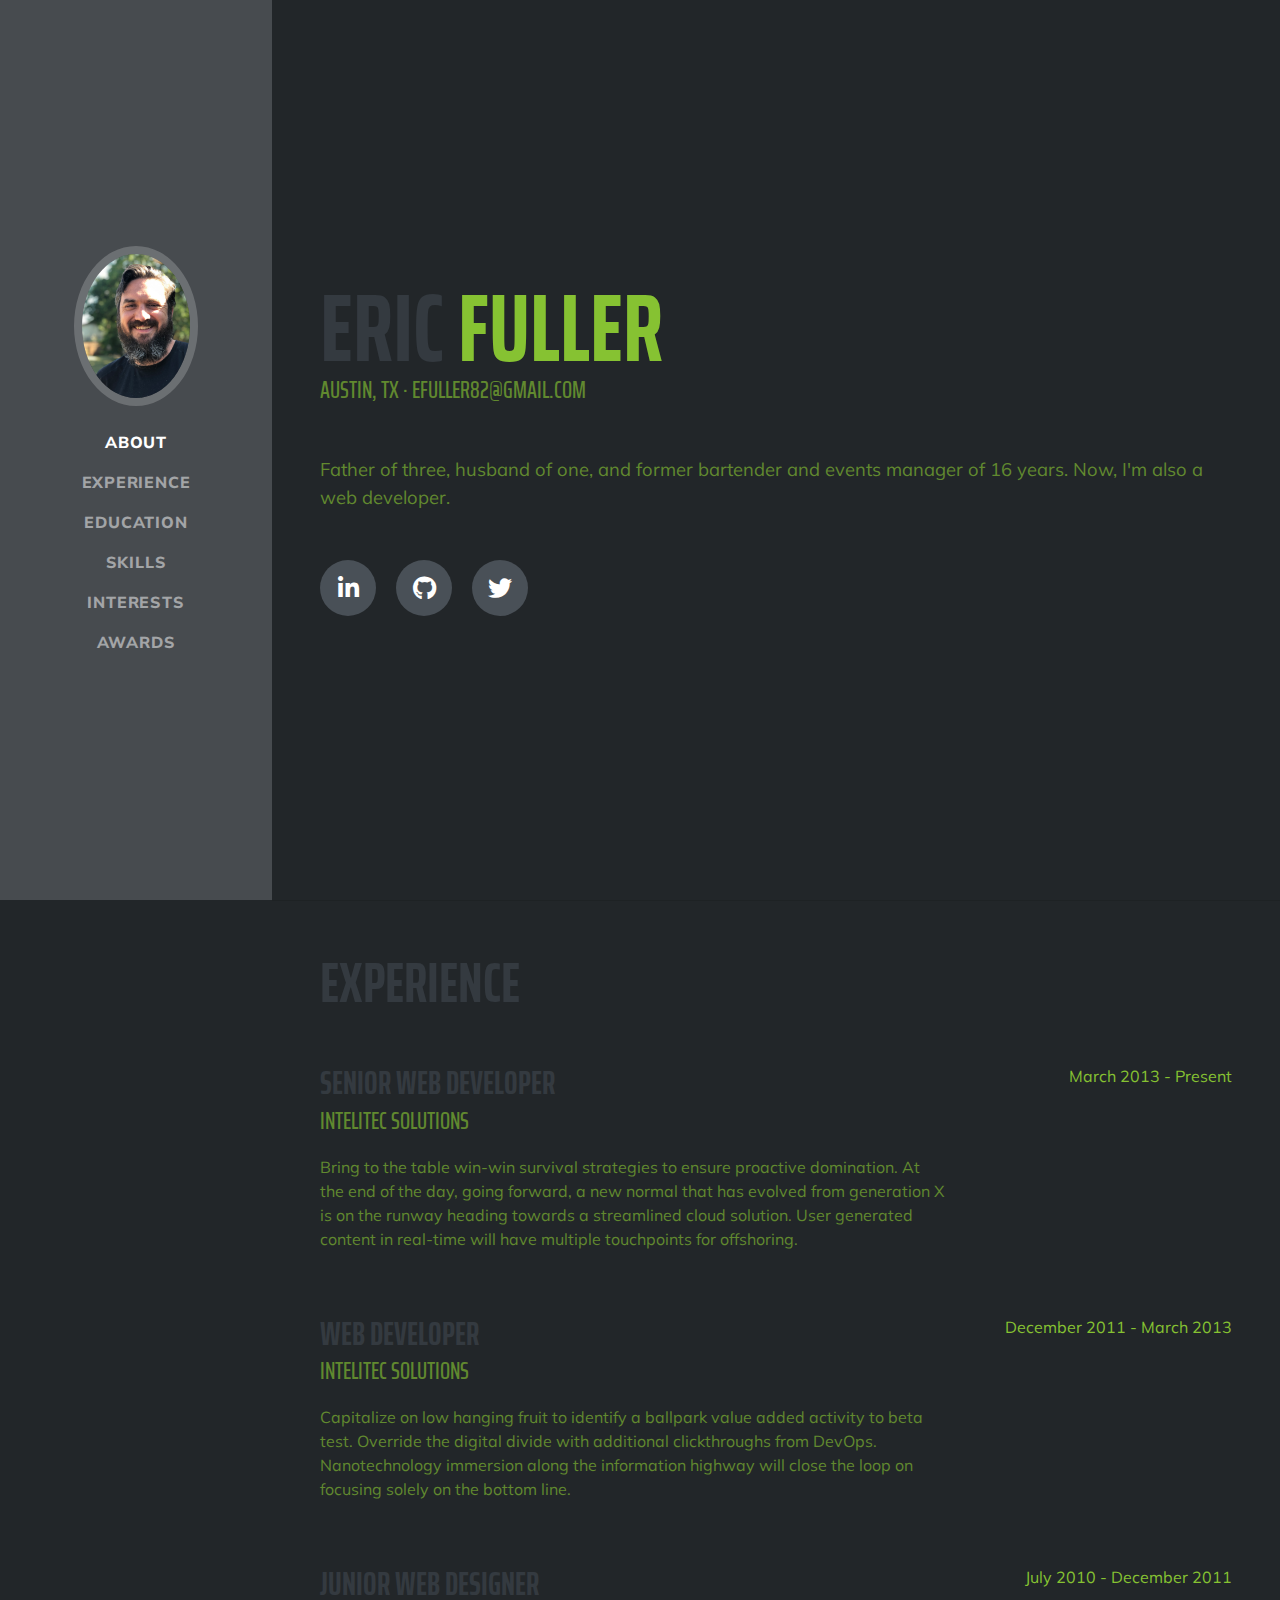
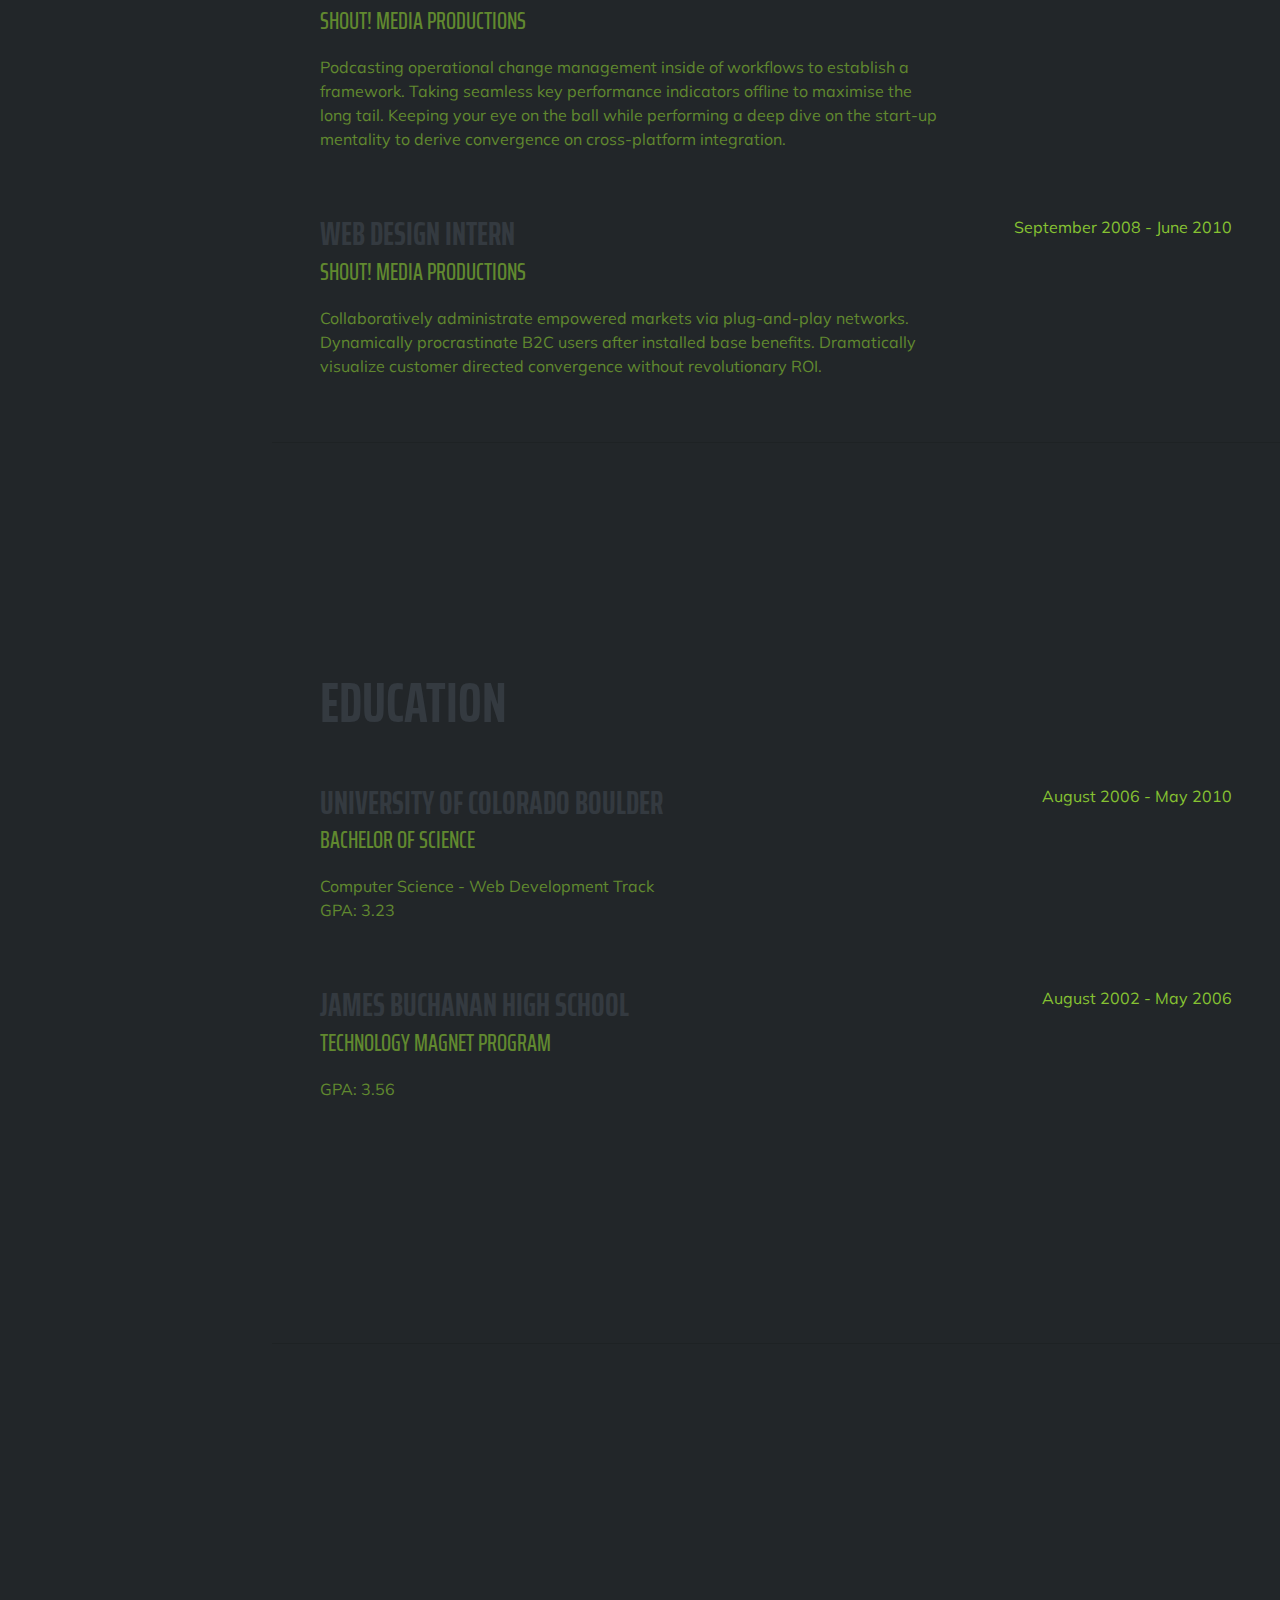
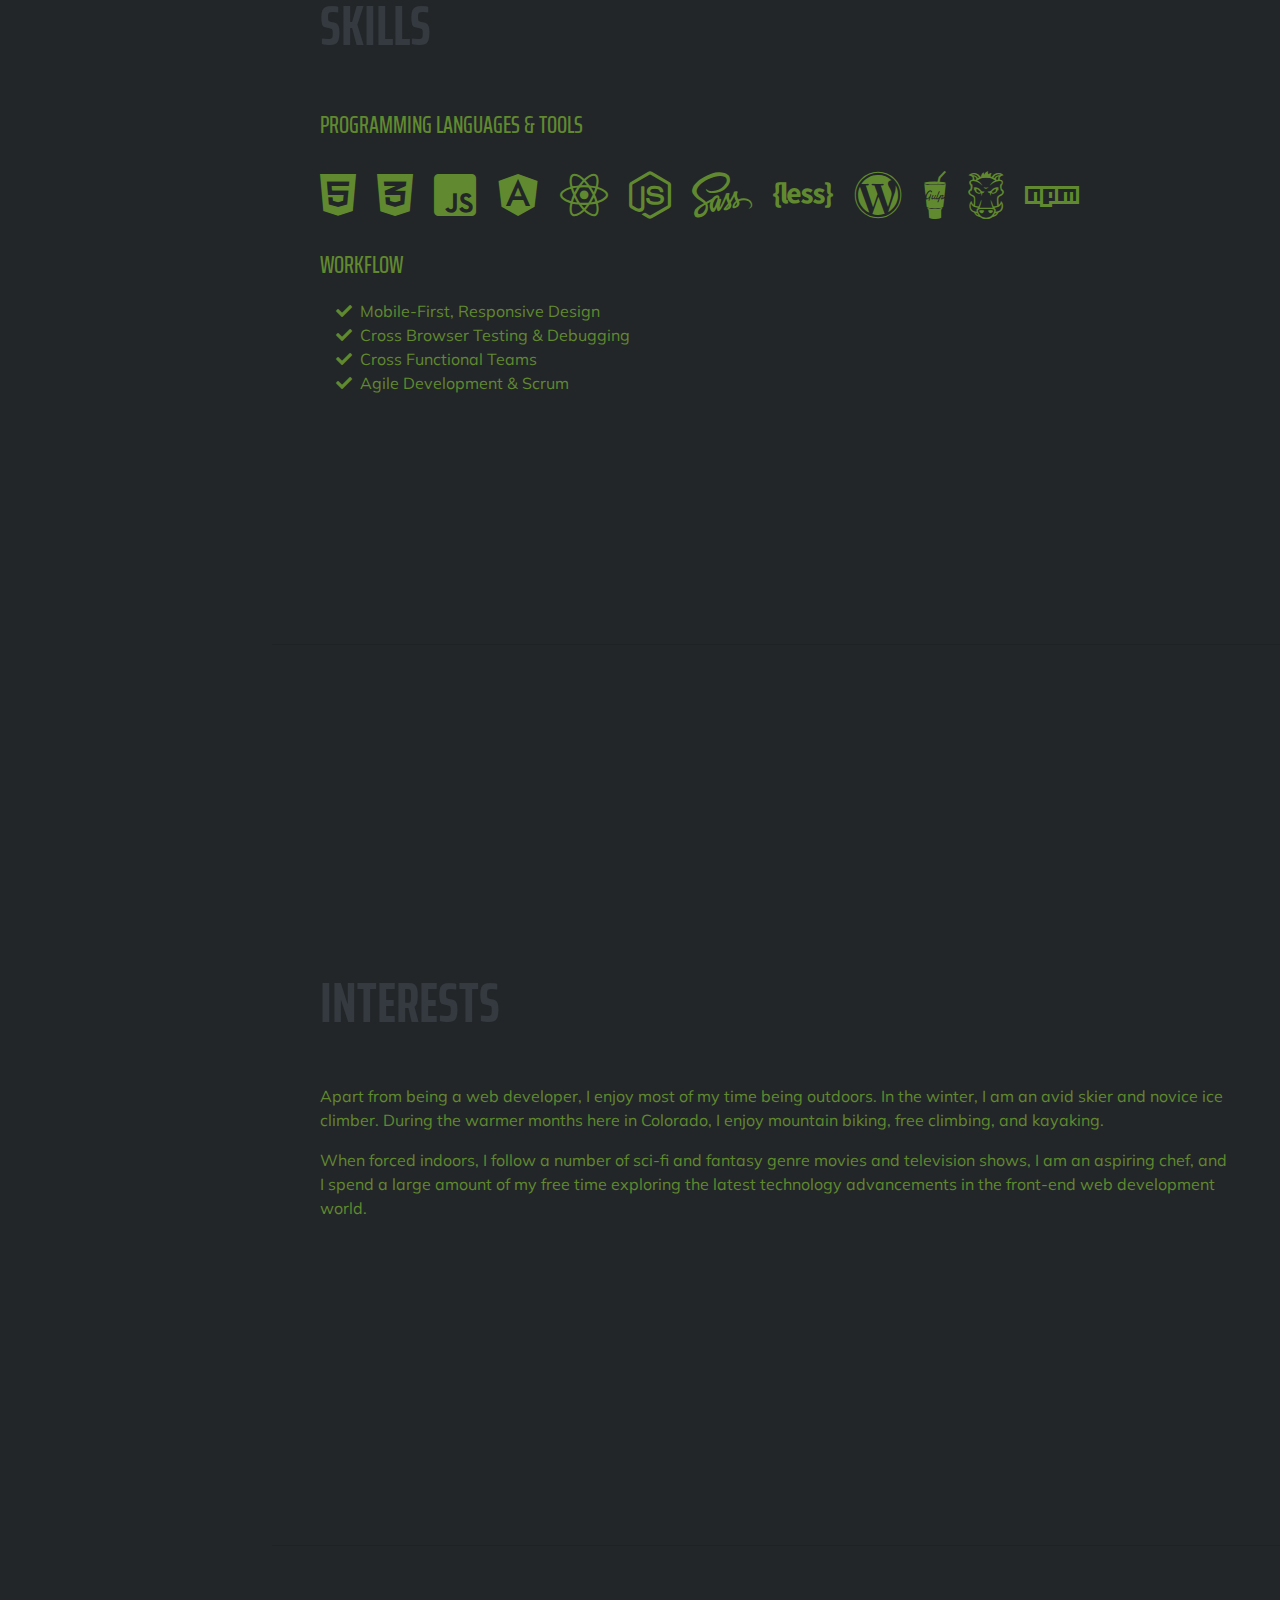
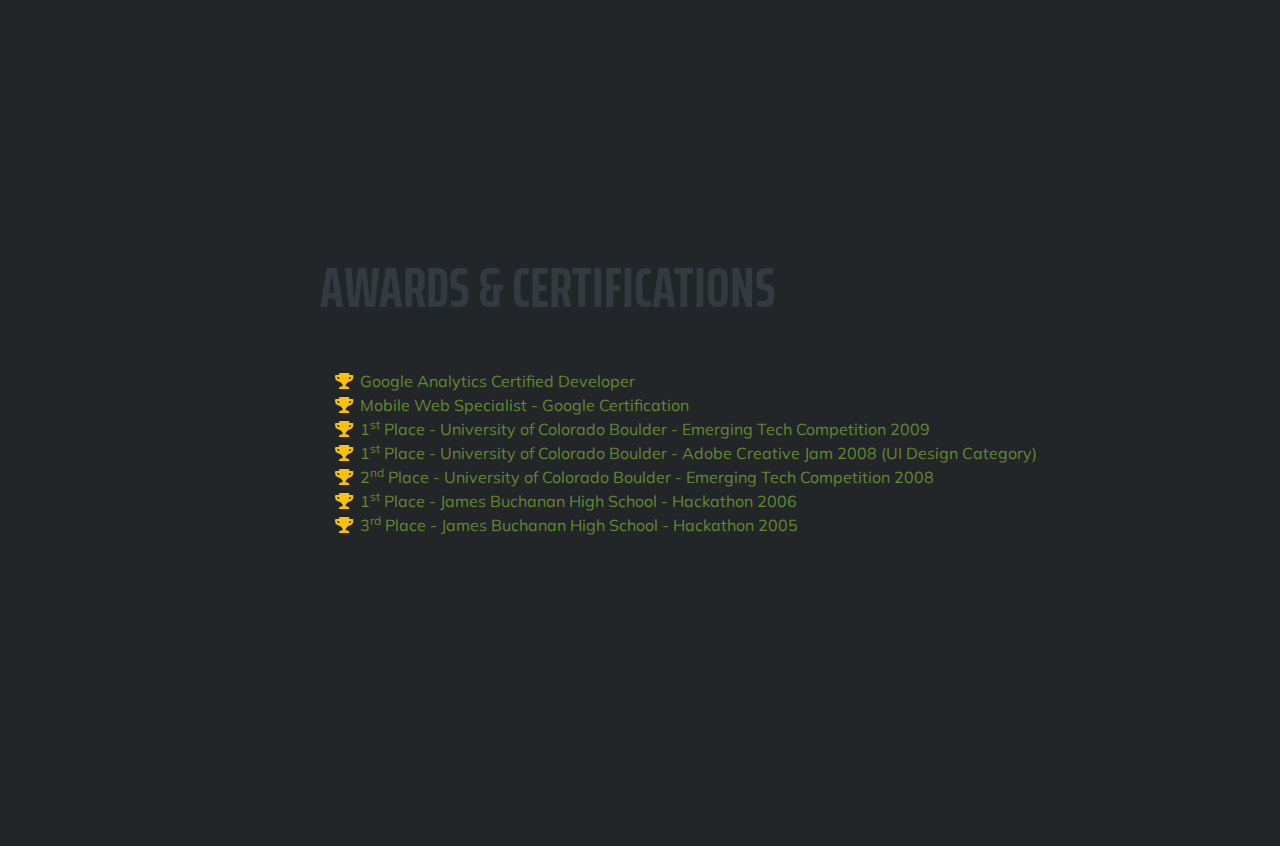
==== startbootstrap-resume-gh-pages/index.html @ 0bab206a "template added" ====
<!DOCTYPE html>
<html lang="en">

<head>

  <meta charset="utf-8">
  <meta name="viewport" content="width=device-width, initial-scale=1, shrink-to-fit=no">
  <meta name="description" content="">
  <meta name="author" content="">

  <title>Eric Fuller</title>

  <!-- Bootstrap core CSS -->
  <link href="vendor/bootstrap/css/bootstrap.min.css" rel="stylesheet">

  <!-- Custom fonts for this template -->
  <link href="https://fonts.googleapis.com/css?family=Saira+Extra+Condensed:500,700" rel="stylesheet">
  <link href="https://fonts.googleapis.com/css?family=Muli:400,400i,800,800i" rel="stylesheet">
  <link href="vendor/fontawesome-free/css/all.min.css" rel="stylesheet">

  <!-- Custom styles for this template -->
  <link href="css/resume.min.css" rel="stylesheet">

</head>

<body id="page-top">

  <nav class="navbar navbar-expand-lg navbar-dark bg-primary fixed-top" id="sideNav">
    <a class="navbar-brand js-scroll-trigger" href="#page-top">
      <span class="d-block d-lg-none">Eric Fuller</span>
      <span class="d-none d-lg-block">
        <img class="img-fluid img-profile rounded-circle mx-auto mb-2" src="./img/profile-3.jpg" alt="">
      </span>
    </a>
    <button class="navbar-toggler" type="button" data-toggle="collapse" data-target="#navbarSupportedContent"
      aria-controls="navbarSupportedContent" aria-expanded="false" aria-label="Toggle navigation">
      <span class="navbar-toggler-icon"></span>
    </button>
    <div class="collapse navbar-collapse" id="navbarSupportedContent">
      <ul class="navbar-nav">
        <li class="nav-item">
          <a class="nav-link js-scroll-trigger" href="#about">About</a>
        </li>
        <li class="nav-item">
          <a class="nav-link js-scroll-trigger" href="#experience">Experience</a>
        </li>
        <li class="nav-item">
          <a class="nav-link js-scroll-trigger" href="#education">Education</a>
        </li>
        <li class="nav-item">
          <a class="nav-link js-scroll-trigger" href="#skills">Skills</a>
        </li>
        <li class="nav-item">
          <a class="nav-link js-scroll-trigger" href="#interests">Interests</a>
        </li>
        <li class="nav-item">
          <a class="nav-link js-scroll-trigger" href="#awards">Awards</a>
        </li>
      </ul>
    </div>
  </nav>

  <div class="container-fluid p-0">

    <section class="resume-section p-3 p-lg-5 d-flex align-items-center" id="about">
      <div class="w-100">
        <h1 class="mb-0">Eric
          <span class="text-primary">Fuller</span>
        </h1>
        <div class="subheading mb-5">Austin, TX ·
          <a href="mailto:name@email.com">efuller82@gmail.com</a>
        </div>
        <p class="lead mb-5">Father of three, husband of one, and former bartender and events manager of 16 years. Now,
          I'm also a web developer.</p>
        <div class="social-icons">
          <a href="https://www.linkedin.com/in/eric-fuller-3a6626189/">
            <i class="fab fa-linkedin-in"></i>
          </a>
          <a href="https://github.com/efuller82">
            <i class="fab fa-github"></i>
          </a>
          <a href="https://twitter.com/efullerwebdev">
            <i class="fab fa-twitter"></i>
          </a>
        </div>
      </div>
    </section>

    <hr class="m-0">

    <section class="resume-section p-3 p-lg-5 d-flex justify-content-center" id="experience">
      <div class="w-100">
        <h2 class="mb-5">Experience</h2>

        <div class="resume-item d-flex flex-column flex-md-row justify-content-between mb-5">
          <div class="resume-content">
            <h3 class="mb-0">Senior Web Developer</h3>
            <div class="subheading mb-3">Intelitec Solutions</div>
            <p>Bring to the table win-win survival strategies to ensure proactive domination. At the end of the day,
              going forward, a new normal that has evolved from generation X is on the runway heading towards a
              streamlined cloud solution. User generated content in real-time will have multiple touchpoints for
              offshoring.</p>
          </div>
          <div class="resume-date text-md-right">
            <span class="text-primary">March 2013 - Present</span>
          </div>
        </div>

        <div class="resume-item d-flex flex-column flex-md-row justify-content-between mb-5">
          <div class="resume-content">
            <h3 class="mb-0">Web Developer</h3>
            <div class="subheading mb-3">Intelitec Solutions</div>
            <p>Capitalize on low hanging fruit to identify a ballpark value added activity to beta test. Override the
              digital divide with additional clickthroughs from DevOps. Nanotechnology immersion along the information
              highway will close the loop on focusing solely on the bottom line.</p>
          </div>
          <div class="resume-date text-md-right">
            <span class="text-primary">December 2011 - March 2013</span>
          </div>
        </div>

        <div class="resume-item d-flex flex-column flex-md-row justify-content-between mb-5">
          <div class="resume-content">
            <h3 class="mb-0">Junior Web Designer</h3>
            <div class="subheading mb-3">Shout! Media Productions</div>
            <p>Podcasting operational change management inside of workflows to establish a framework. Taking seamless
              key performance indicators offline to maximise the long tail. Keeping your eye on the ball while
              performing a deep dive on the start-up mentality to derive convergence on cross-platform integration.</p>
          </div>
          <div class="resume-date text-md-right">
            <span class="text-primary">July 2010 - December 2011</span>
          </div>
        </div>

        <div class="resume-item d-flex flex-column flex-md-row justify-content-between">
          <div class="resume-content">
            <h3 class="mb-0">Web Design Intern</h3>
            <div class="subheading mb-3">Shout! Media Productions</div>
            <p>Collaboratively administrate empowered markets via plug-and-play networks. Dynamically procrastinate B2C
              users after installed base benefits. Dramatically visualize customer directed convergence without
              revolutionary ROI.</p>
          </div>
          <div class="resume-date text-md-right">
            <span class="text-primary">September 2008 - June 2010</span>
          </div>
        </div>

      </div>

    </section>

    <hr class="m-0">

    <section class="resume-section p-3 p-lg-5 d-flex align-items-center" id="education">
      <div class="w-100">
        <h2 class="mb-5">Education</h2>

        <div class="resume-item d-flex flex-column flex-md-row justify-content-between mb-5">
          <div class="resume-content">
            <h3 class="mb-0">University of Colorado Boulder</h3>
            <div class="subheading mb-3">Bachelor of Science</div>
            <div>Computer Science - Web Development Track</div>
            <p>GPA: 3.23</p>
          </div>
          <div class="resume-date text-md-right">
            <span class="text-primary">August 2006 - May 2010</span>
          </div>
        </div>

        <div class="resume-item d-flex flex-column flex-md-row justify-content-between">
          <div class="resume-content">
            <h3 class="mb-0">James Buchanan High School</h3>
            <div class="subheading mb-3">Technology Magnet Program</div>
            <p>GPA: 3.56</p>
          </div>
          <div class="resume-date text-md-right">
            <span class="text-primary">August 2002 - May 2006</span>
          </div>
        </div>

      </div>
    </section>

    <hr class="m-0">

    <section class="resume-section p-3 p-lg-5 d-flex align-items-center" id="skills">
      <div class="w-100">
        <h2 class="mb-5">Skills</h2>

        <div class="subheading mb-3">Programming Languages &amp; Tools</div>
        <ul class="list-inline dev-icons">
          <li class="list-inline-item">
            <i class="fab fa-html5"></i>
          </li>
          <li class="list-inline-item">
            <i class="fab fa-css3-alt"></i>
          </li>
          <li class="list-inline-item">
            <i class="fab fa-js-square"></i>
          </li>
          <li class="list-inline-item">
            <i class="fab fa-angular"></i>
          </li>
          <li class="list-inline-item">
            <i class="fab fa-react"></i>
          </li>
          <li class="list-inline-item">
            <i class="fab fa-node-js"></i>
          </li>
          <li class="list-inline-item">
            <i class="fab fa-sass"></i>
          </li>
          <li class="list-inline-item">
            <i class="fab fa-less"></i>
          </li>
          <li class="list-inline-item">
            <i class="fab fa-wordpress"></i>
          </li>
          <li class="list-inline-item">
            <i class="fab fa-gulp"></i>
          </li>
          <li class="list-inline-item">
            <i class="fab fa-grunt"></i>
          </li>
          <li class="list-inline-item">
            <i class="fab fa-npm"></i>
          </li>
        </ul>

        <div class="subheading mb-3">Workflow</div>
        <ul class="fa-ul mb-0">
          <li>
            <i class="fa-li fa fa-check"></i>
            Mobile-First, Responsive Design</li>
          <li>
            <i class="fa-li fa fa-check"></i>
            Cross Browser Testing &amp; Debugging</li>
          <li>
            <i class="fa-li fa fa-check"></i>
            Cross Functional Teams</li>
          <li>
            <i class="fa-li fa fa-check"></i>
            Agile Development &amp; Scrum</li>
        </ul>
      </div>
    </section>

    <hr class="m-0">

    <section class="resume-section p-3 p-lg-5 d-flex align-items-center" id="interests">
      <div class="w-100">
        <h2 class="mb-5">Interests</h2>
        <p>Apart from being a web developer, I enjoy most of my time being outdoors. In the winter, I am an avid skier
          and novice ice climber. During the warmer months here in Colorado, I enjoy mountain biking, free climbing, and
          kayaking.</p>
        <p class="mb-0">When forced indoors, I follow a number of sci-fi and fantasy genre movies and television shows,
          I am an aspiring chef, and I spend a large amount of my free time exploring the latest technology advancements
          in the front-end web development world.</p>
      </div>
    </section>

    <hr class="m-0">

    <section class="resume-section p-3 p-lg-5 d-flex align-items-center" id="awards">
      <div class="w-100">
        <h2 class="mb-5">Awards &amp; Certifications</h2>
        <ul class="fa-ul mb-0">
          <li>
            <i class="fa-li fa fa-trophy text-warning"></i>
            Google Analytics Certified Developer</li>
          <li>
            <i class="fa-li fa fa-trophy text-warning"></i>
            Mobile Web Specialist - Google Certification</li>
          <li>
            <i class="fa-li fa fa-trophy text-warning"></i>
            1<sup>st</sup>
            Place - University of Colorado Boulder - Emerging Tech Competition 2009</li>
          <li>
            <i class="fa-li fa fa-trophy text-warning"></i>
            1<sup>st</sup>
            Place - University of Colorado Boulder - Adobe Creative Jam 2008 (UI Design Category)</li>
          <li>
            <i class="fa-li fa fa-trophy text-warning"></i>
            2<sup>nd</sup>
            Place - University of Colorado Boulder - Emerging Tech Competition 2008</li>
          <li>
            <i class="fa-li fa fa-trophy text-warning"></i>
            1<sup>st</sup>
            Place - James Buchanan High School - Hackathon 2006</li>
          <li>
            <i class="fa-li fa fa-trophy text-warning"></i>
            3<sup>rd</sup>
            Place - James Buchanan High School - Hackathon 2005</li>
        </ul>
      </div>
    </section>

  </div>

  <!-- Bootstrap core JavaScript -->
  <script src="vendor/jquery/jquery.min.js"></script>
  <script src="vendor/bootstrap/js/bootstrap.bundle.min.js"></script>

  <!-- Plugin JavaScript -->
  <script src="vendor/jquery-easing/jquery.easing.min.js"></script>

  <!-- Custom scripts for this template -->
  <script src="js/resume.min.js"></script>

</body>

</html>
---- startbootstrap-resume-gh-pages/css/resume.min.css ----
/*!
 * Start Bootstrap - Resume v5.0.8 (https://startbootstrap.com/template-overviews/resume)
 * Copyright 2013-2019 Start Bootstrap
 * Licensed under MIT (https://github.com/BlackrockDigital/startbootstrap-resume/blob/master/LICENSE)
 */body{font-family:Muli,-apple-system,BlinkMacSystemFont,'Segoe UI',Roboto,'Helvetica Neue',Arial,sans-serif,'Apple Color Emoji','Segoe UI Emoji','Segoe UI Symbol','Noto Color Emoji';padding-top:54px;color:#61892f;background-color:#222629}@media (min-width:992px){body{padding-top:0;padding-left:17rem}}h1,h2,h3,h4,h5,h6{font-family:'Saira Extra Condensed',-apple-system,BlinkMacSystemFont,'Segoe UI',Roboto,'Helvetica Neue',Arial,sans-serif,'Apple Color Emoji','Segoe UI Emoji','Segoe UI Symbol','Noto Color Emoji';font-weight:700;text-transform:uppercase;color:#343a40}h1{font-size:6rem;line-height:5.5rem}h2{font-size:3.5rem}h3{font-size:2rem}p.lead{font-size:1.15rem;font-weight:400}.subheading{text-transform:uppercase;font-weight:500;font-family:'Saira Extra Condensed',-apple-system,BlinkMacSystemFont,'Segoe UI',Roboto,'Helvetica Neue',Arial,sans-serif,'Apple Color Emoji','Segoe UI Emoji','Segoe UI Symbol','Noto Color Emoji';font-size:1.5rem}.social-icons a{display:inline-block;height:3.5rem;width:3.5rem;background-color:#495057;color:#fff!important;border-radius:100%;text-align:center;font-size:1.5rem;line-height:3.5rem;margin-right:1rem}.social-icons a:last-child{margin-right:0}.social-icons a:hover{background-color:#61892f}.dev-icons{font-size:3rem}.dev-icons .list-inline-item i:hover{color:#6b6e70}#sideNav .navbar-nav .nav-item .nav-link{font-weight:800;letter-spacing:.05rem;text-transform:uppercase}#sideNav .navbar-toggler:focus{outline-color:#6b7177}@media (min-width:992px){#sideNav{text-align:center;position:fixed;top:0;left:0;display:flex;flex-direction:column;width:17rem;height:100vh}#sideNav .navbar-brand{display:flex;margin:auto auto 0;padding:.5rem}#sideNav .navbar-brand .img-profile{max-width:10rem;max-height:10rem;border:.5rem solid rgba(255,255,255,.2)}#sideNav .navbar-collapse{display:flex;align-items:flex-start;flex-grow:0;width:100%;margin-bottom:auto}#sideNav .navbar-collapse .navbar-nav{flex-direction:column;width:100%}#sideNav .navbar-collapse .navbar-nav .nav-item{display:block}#sideNav .navbar-collapse .navbar-nav .nav-item .nav-link{display:block}}section.resume-section{padding-top:5rem!important;padding-bottom:5rem!important;max-width:75rem}section.resume-section .resume-item .resume-date{min-width:none}@media (min-width:768px){section.resume-section{min-height:100vh}section.resume-section .resume-item .resume-date{min-width:18rem}}@media (min-width:992px){section.resume-section{padding-top:3rem!important;padding-bottom:3rem!important}}.bg-primary{background-color:#474b4f!important}.text-primary{color:#86c232!important}a{color:#61892f}a:active,a:focus,a:hover{color:#39501b}
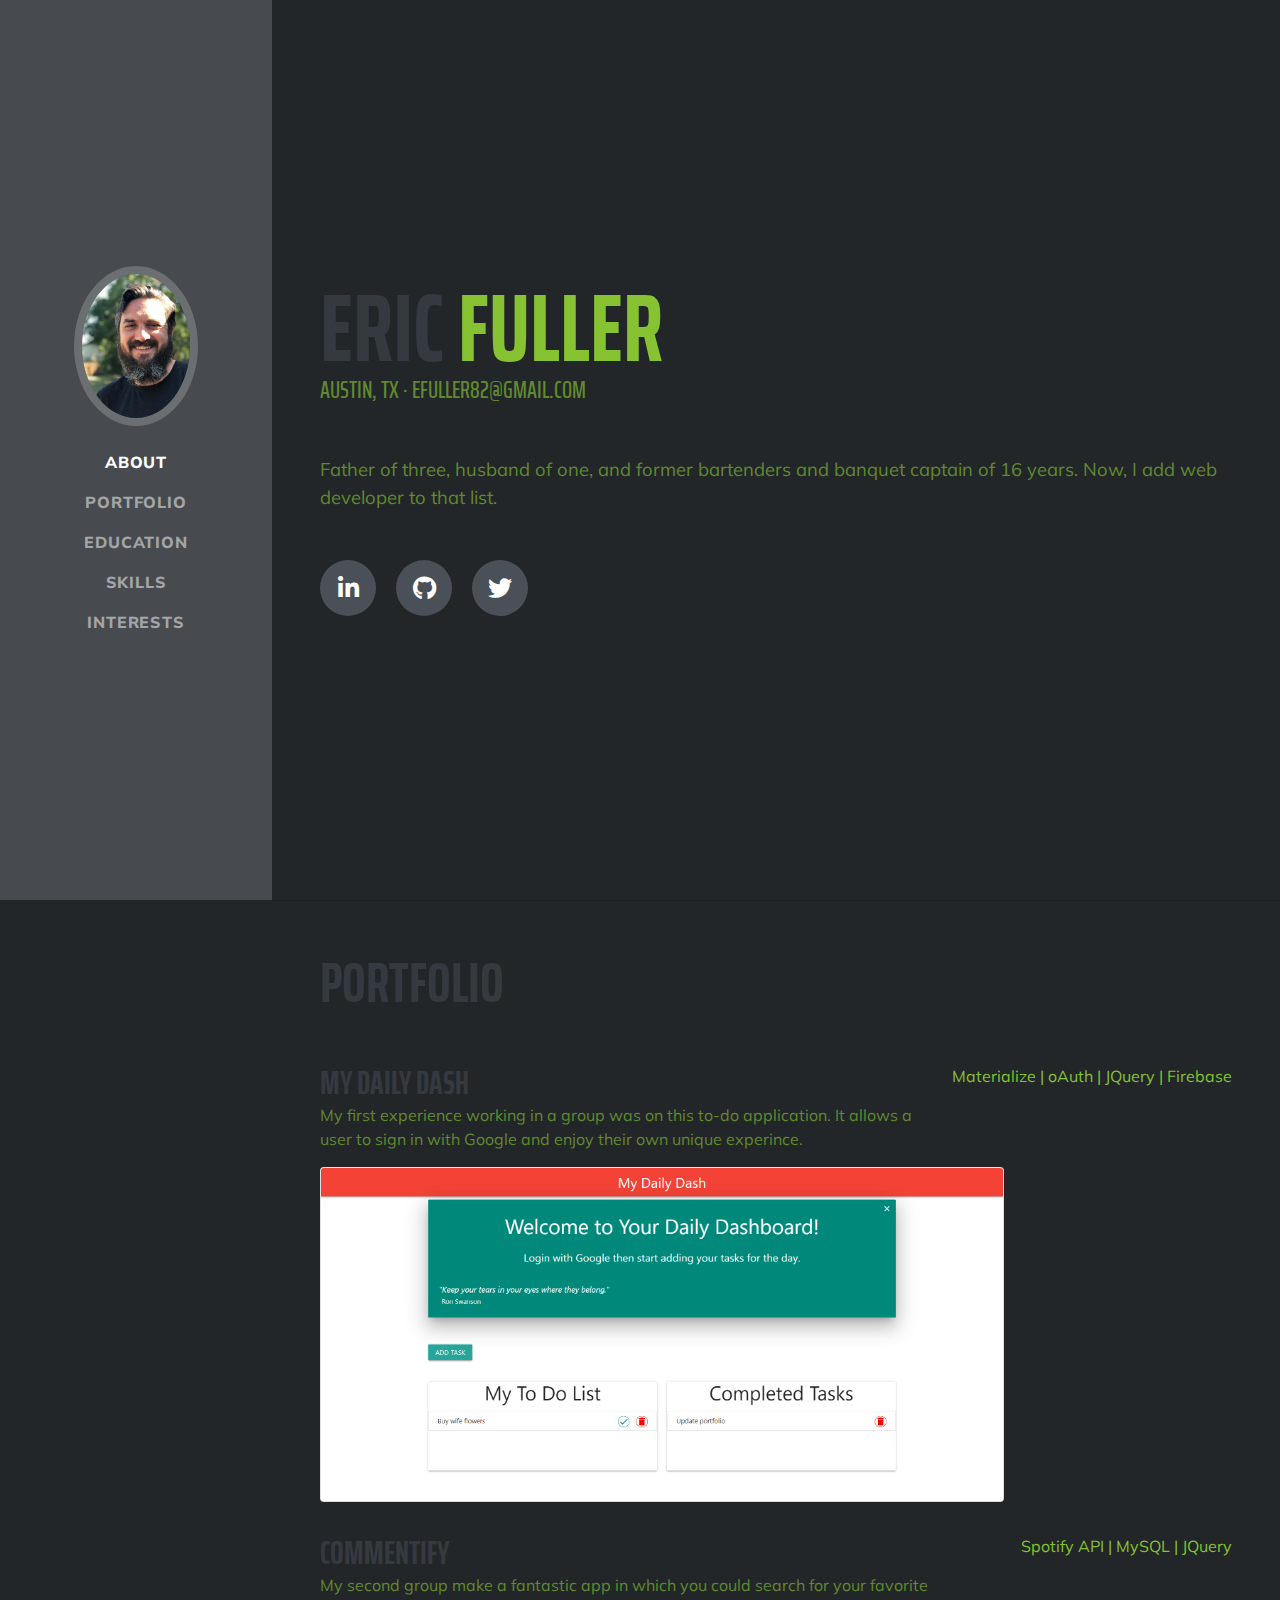
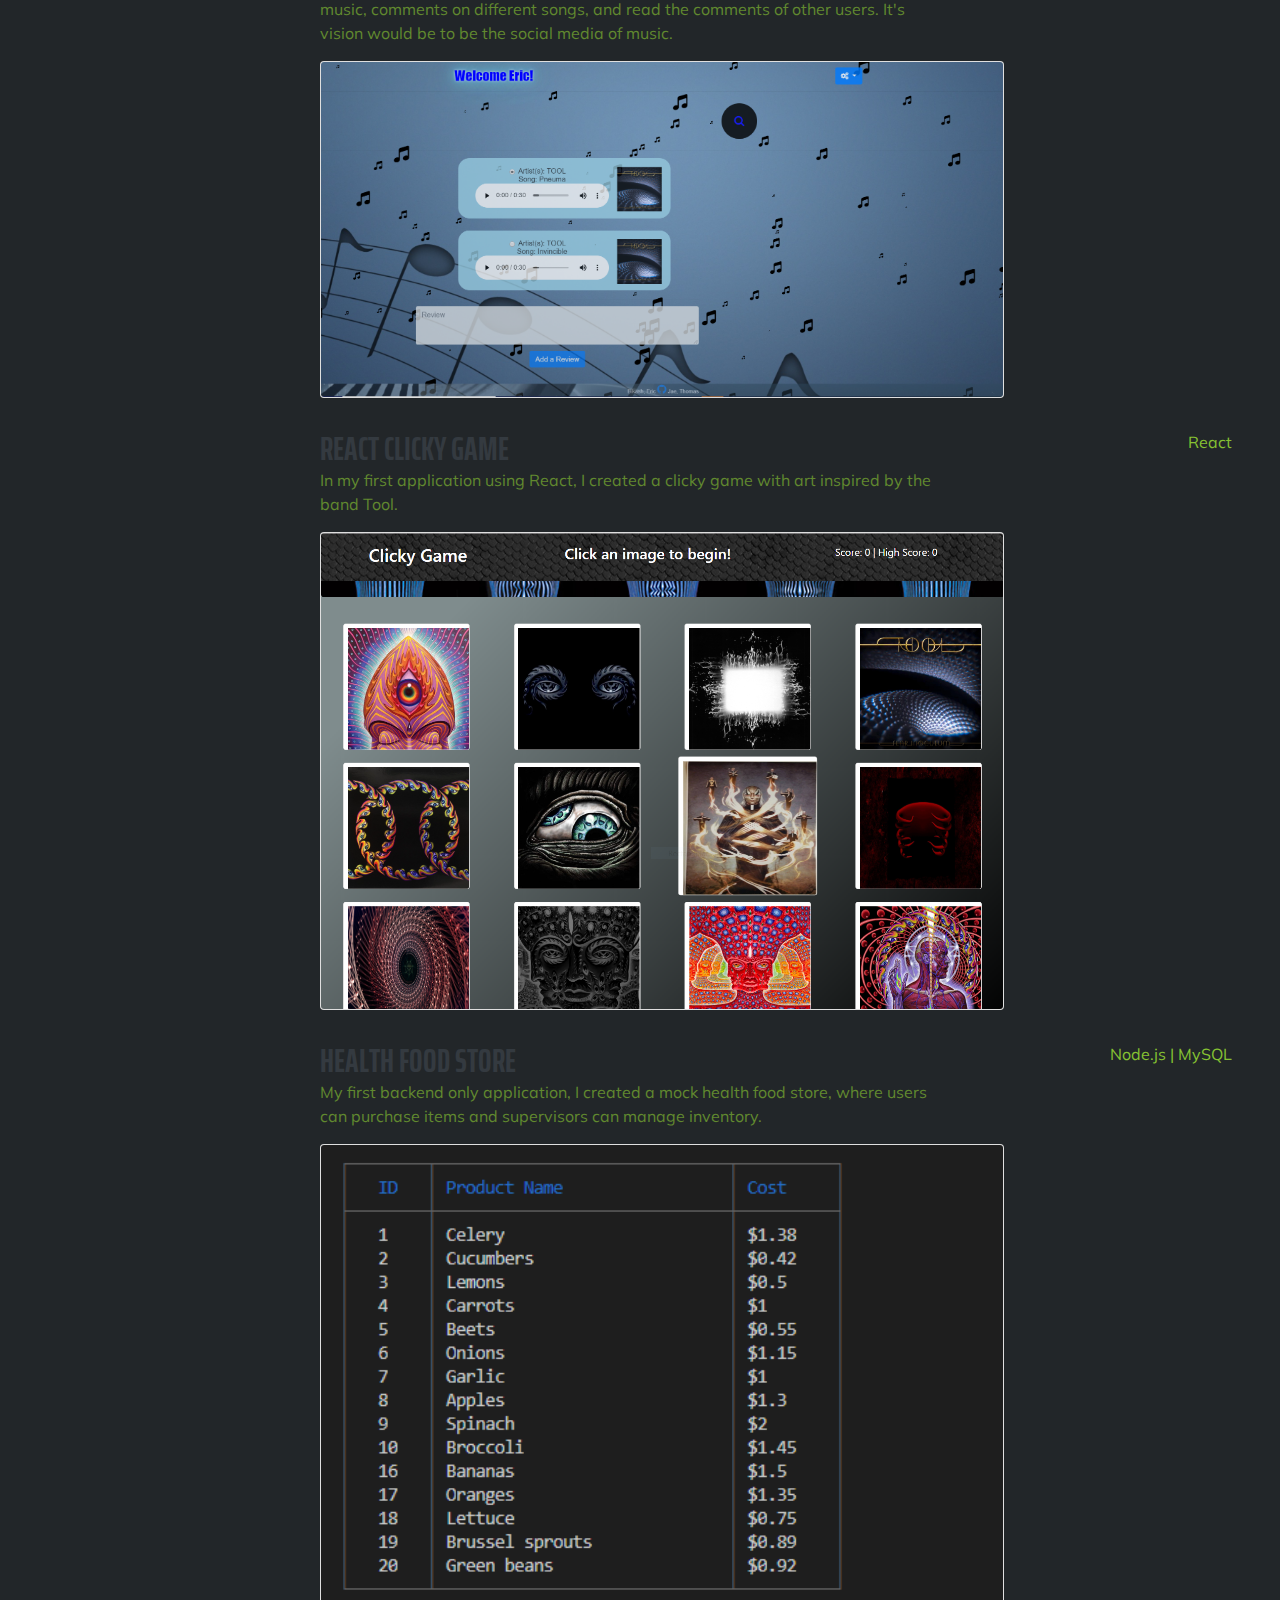
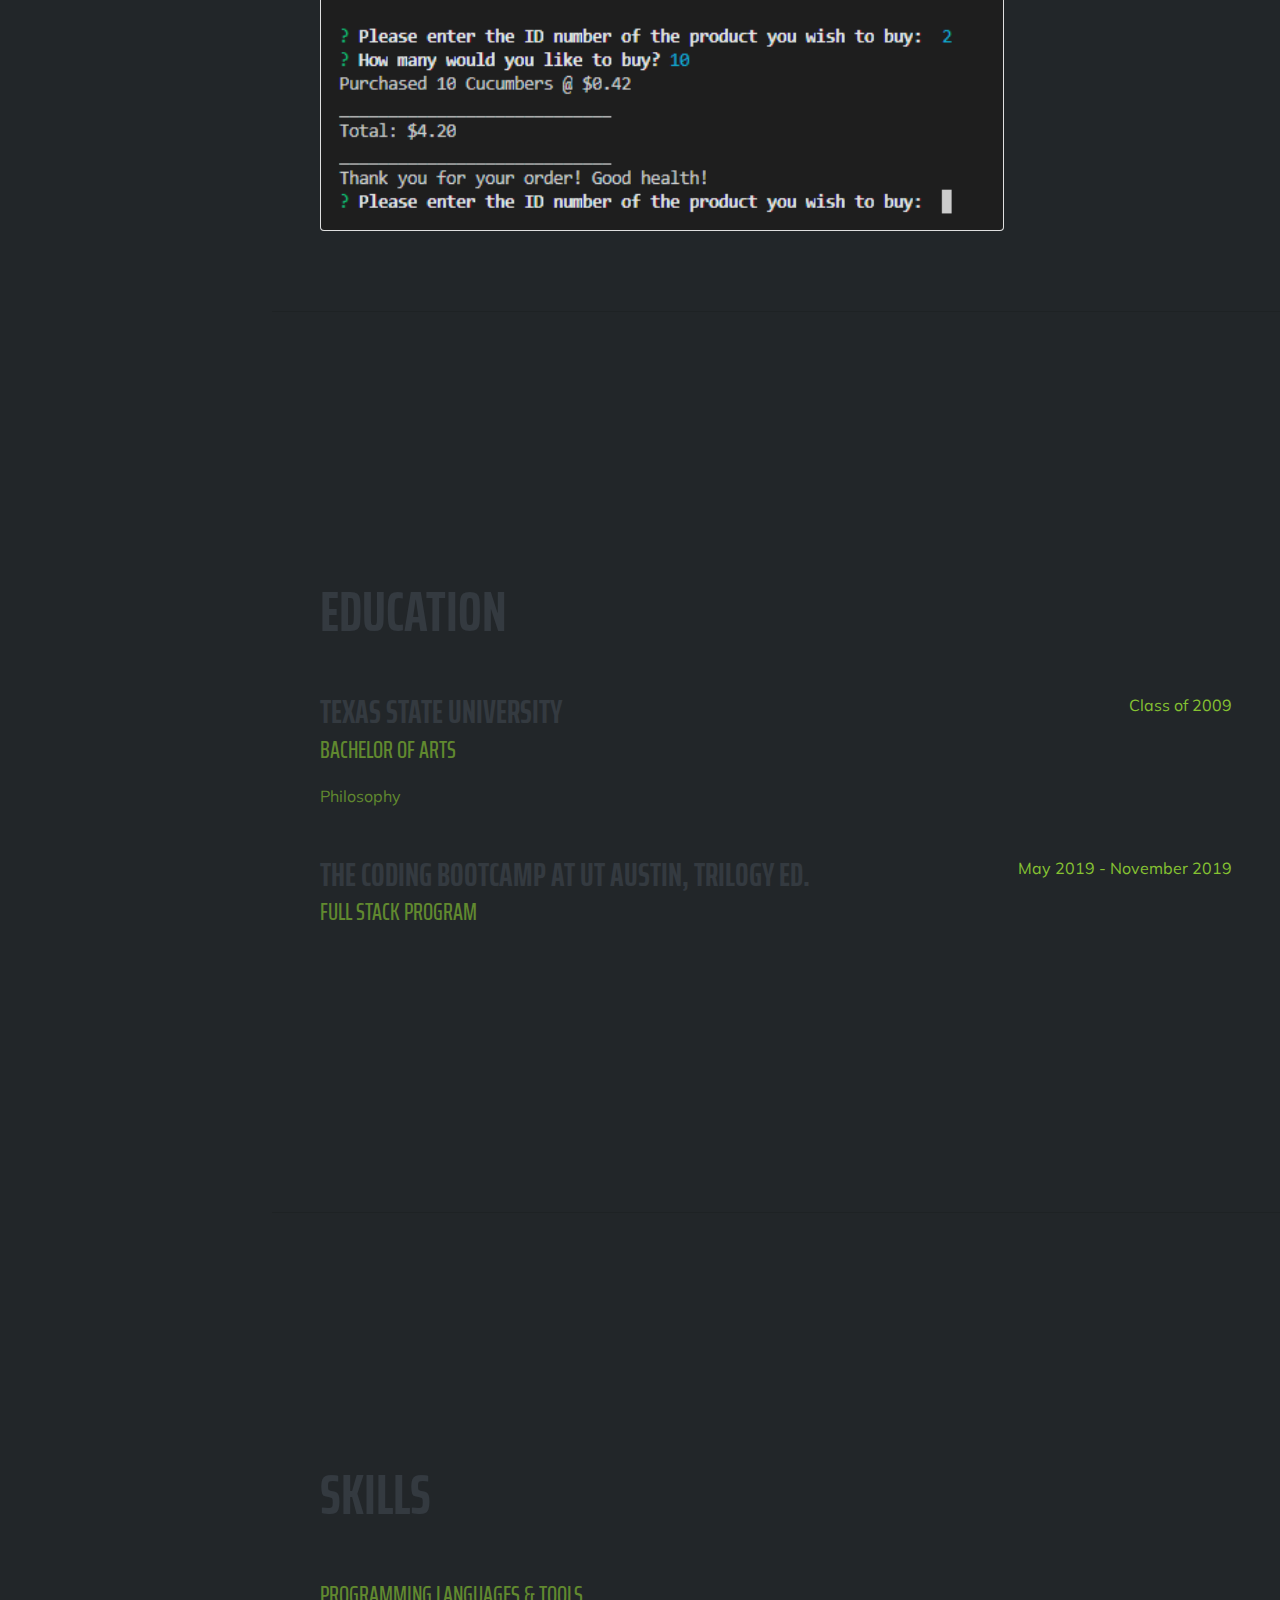
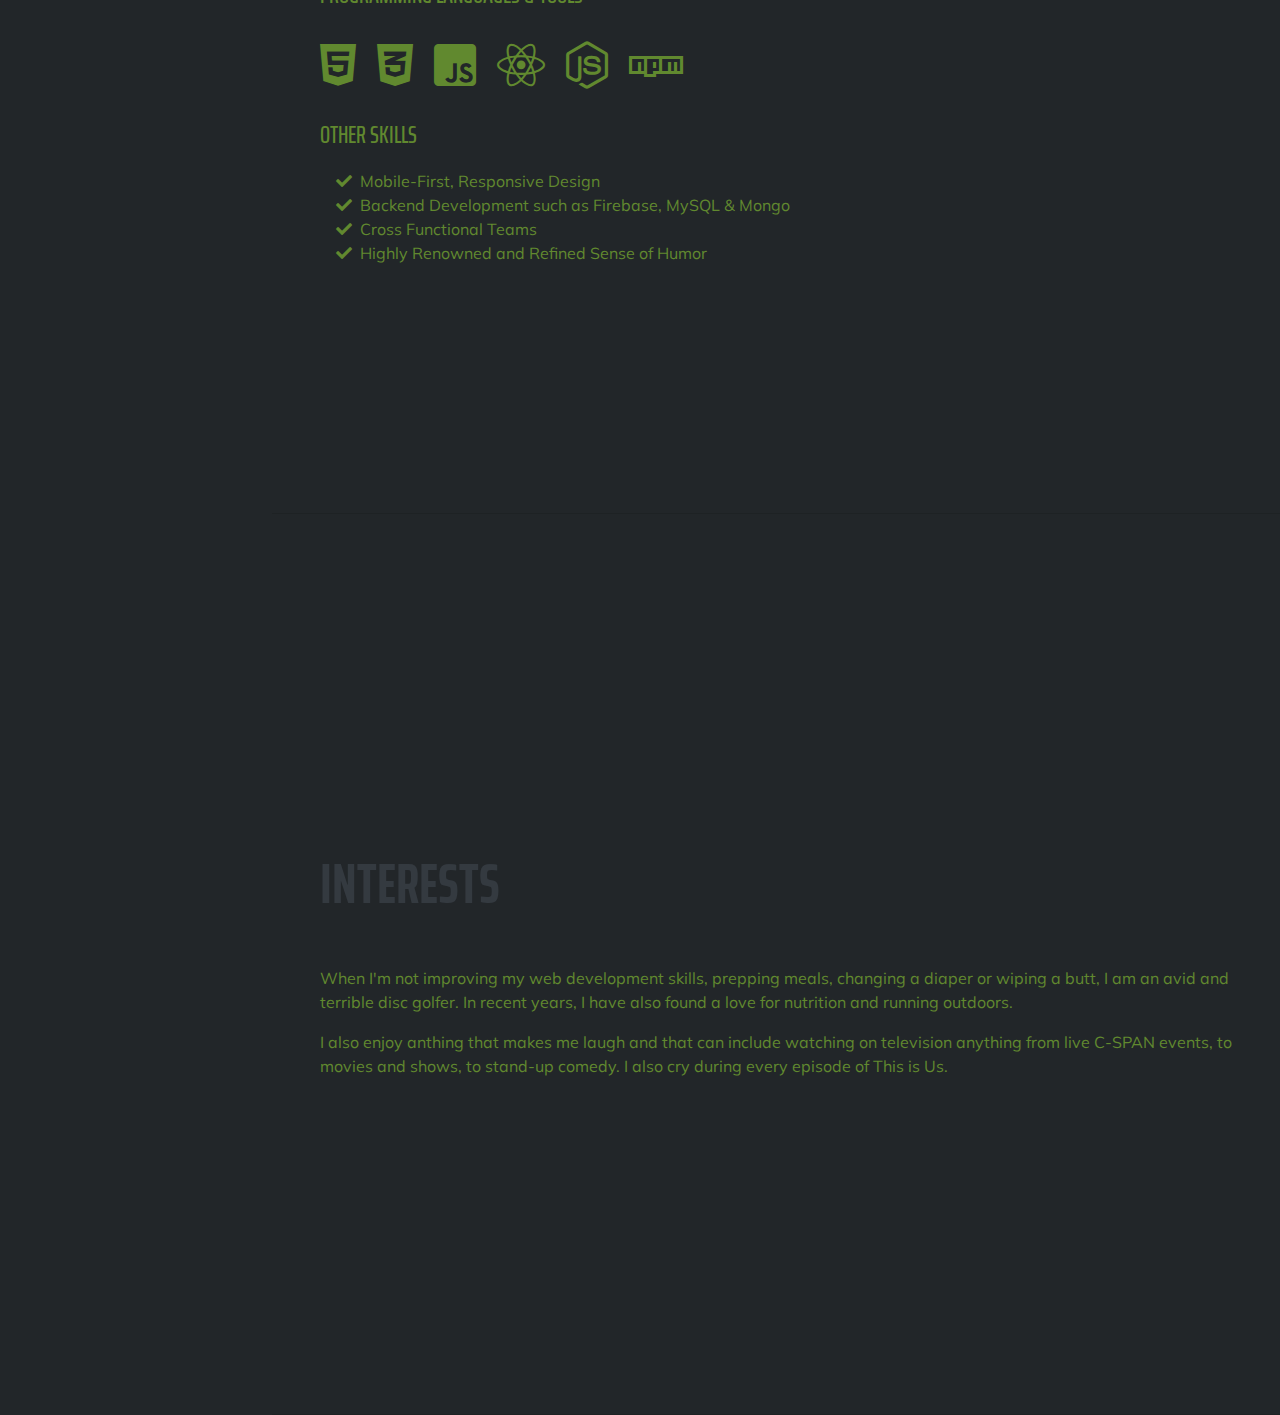
==== commit 0a385e90: "whole page finished" ====
--- a/startbootstrap-resume-gh-pages/index.html
+++ b/startbootstrap-resume-gh-pages/index.html
@@ -16,10 +16,12 @@
   <!-- Custom fonts for this template -->
   <link href="https://fonts.googleapis.com/css?family=Saira+Extra+Condensed:500,700" rel="stylesheet">
   <link href="https://fonts.googleapis.com/css?family=Muli:400,400i,800,800i" rel="stylesheet">
+  <link rel="stylesheet" href="https://fonts.googleapis.com/icon?family=Material+Icons">
   <link href="vendor/fontawesome-free/css/all.min.css" rel="stylesheet">
 
   <!-- Custom styles for this template -->
-  <link href="css/resume.min.css" rel="stylesheet">
+  <!-- <link href="css/resume.min.css" rel="stylesheet"> -->
+  <link href="css/resume.css" rel="stylesheet">
 
 </head>
 
@@ -42,7 +44,7 @@
           <a class="nav-link js-scroll-trigger" href="#about">About</a>
         </li>
         <li class="nav-item">
-          <a class="nav-link js-scroll-trigger" href="#experience">Experience</a>
+          <a class="nav-link js-scroll-trigger" href="#experience">Portfolio</a>
         </li>
         <li class="nav-item">
           <a class="nav-link js-scroll-trigger" href="#education">Education</a>
@@ -52,9 +54,6 @@
         </li>
         <li class="nav-item">
           <a class="nav-link js-scroll-trigger" href="#interests">Interests</a>
-        </li>
-        <li class="nav-item">
-          <a class="nav-link js-scroll-trigger" href="#awards">Awards</a>
         </li>
       </ul>
     </div>
@@ -70,8 +69,9 @@
         <div class="subheading mb-5">Austin, TX ·
           <a href="mailto:name@email.com">efuller82@gmail.com</a>
         </div>
-        <p class="lead mb-5">Father of three, husband of one, and former bartender and events manager of 16 years. Now,
-          I'm also a web developer.</p>
+        <p class="lead mb-5">Father of three, husband of one, and former bartenders and banquet captain of 16 years.
+          Now,
+          I add web developer to that list.</p>
         <div class="social-icons">
           <a href="https://www.linkedin.com/in/eric-fuller-3a6626189/">
             <i class="fab fa-linkedin-in"></i>
@@ -90,91 +90,94 @@
 
     <section class="resume-section p-3 p-lg-5 d-flex justify-content-center" id="experience">
       <div class="w-100">
-        <h2 class="mb-5">Experience</h2>
+        <h2 class="mb-5">Portfolio</h2>
+
+        <div class="resume-item d-flex flex-column flex-md-row justify-content-between">
+          <div class="resume-content">
+            <h3 class="mb-0">My Daily Dash</h3>
+            <p>My first experience working in a group was on this to-do application. It allows a user to sign in with
+              Google and enjoy their own unique experince.</p>
+          </div>
+          <br>
+          <div class="resume-date text-md-right">
+            <span class="text-primary">Materialize | oAuth | JQuery | Firebase</span>
+          </div>
+        </div>
+        <div class="card portfolio-card">
+          <a href="https://whereispolaris.github.io/firebase-application/"><img class="card-img"
+              src="./img/my-daily-dash.jpg"></a>
+        </div>
+        <div class="resume-item d-flex flex-column flex-md-row justify-content-between">
+          <div class="resume-content">
+            <h3 class="mb-0">Commentify</h3>
+            <p>My second group make a fantastic app in which you could search for your favorite music, comments on
+              different songs, and read the comments of other users. It's vision would be to be the social media of
+              music.</p>
+          </div>
+          <br>
+          <div class="resume-date text-md-right">
+            <span class="text-primary">Spotify API | MySQL | JQuery</span>
+          </div>
+        </div>
+        <div class="card portfolio-card">
+          <a href="http://commentify1.herokuapp.com/"><img class="card-img" src="./img/commentify.PNG"></a>
+        </div>
+        <div class="resume-item d-flex flex-column flex-md-row justify-content-between">
+          <div class="resume-content">
+            <h3 class="mb-0">React Clicky Game</h3>
+            <p>In my first application using React, I created a clicky game with art inspired by the band Tool.</p>
+          </div>
+          <br>
+          <div class="resume-date text-md-right">
+            <span class="text-primary">React</span>
+          </div>
+        </div>
+        <div class="card portfolio-card">
+          <a href="https://serene-dawn-71465.herokuapp.com/"><img class="card-img" src="./img/clicky-game.PNG"></a>
+        </div>
+        <div class="resume-item d-flex flex-column flex-md-row justify-content-between">
+          <div class="resume-content">
+            <h3 class="mb-0">Health Food Store</h3>
+            <p>My first backend only application, I created a mock health food store, where users can purchase items and
+              supervisors can manage inventory.</p>
+          </div>
+          <br>
+          <div class="resume-date text-md-right">
+            <span class="text-primary">Node.js | MySQL</span>
+          </div>
+        </div>
+        <div class="card portfolio-card">
+          <a href="#"><img class="card-img" src="./img/customer-1.PNG"></a>
+        </div>
+
+      </div>
+
+    </section>
+
+    <hr class="m-0">
+
+    <section class="resume-section p-3 p-lg-5 d-flex align-items-center" id="education">
+      <div class="w-100">
+        <h2 class="mb-5">Education</h2>
 
         <div class="resume-item d-flex flex-column flex-md-row justify-content-between mb-5">
           <div class="resume-content">
-            <h3 class="mb-0">Senior Web Developer</h3>
-            <div class="subheading mb-3">Intelitec Solutions</div>
-            <p>Bring to the table win-win survival strategies to ensure proactive domination. At the end of the day,
-              going forward, a new normal that has evolved from generation X is on the runway heading towards a
-              streamlined cloud solution. User generated content in real-time will have multiple touchpoints for
-              offshoring.</p>
-          </div>
-          <div class="resume-date text-md-right">
-            <span class="text-primary">March 2013 - Present</span>
-          </div>
-        </div>
-
-        <div class="resume-item d-flex flex-column flex-md-row justify-content-between mb-5">
-          <div class="resume-content">
-            <h3 class="mb-0">Web Developer</h3>
-            <div class="subheading mb-3">Intelitec Solutions</div>
-            <p>Capitalize on low hanging fruit to identify a ballpark value added activity to beta test. Override the
-              digital divide with additional clickthroughs from DevOps. Nanotechnology immersion along the information
-              highway will close the loop on focusing solely on the bottom line.</p>
-          </div>
-          <div class="resume-date text-md-right">
-            <span class="text-primary">December 2011 - March 2013</span>
-          </div>
-        </div>
-
-        <div class="resume-item d-flex flex-column flex-md-row justify-content-between mb-5">
-          <div class="resume-content">
-            <h3 class="mb-0">Junior Web Designer</h3>
-            <div class="subheading mb-3">Shout! Media Productions</div>
-            <p>Podcasting operational change management inside of workflows to establish a framework. Taking seamless
-              key performance indicators offline to maximise the long tail. Keeping your eye on the ball while
-              performing a deep dive on the start-up mentality to derive convergence on cross-platform integration.</p>
-          </div>
-          <div class="resume-date text-md-right">
-            <span class="text-primary">July 2010 - December 2011</span>
-          </div>
-        </div>
-
-        <div class="resume-item d-flex flex-column flex-md-row justify-content-between">
-          <div class="resume-content">
-            <h3 class="mb-0">Web Design Intern</h3>
-            <div class="subheading mb-3">Shout! Media Productions</div>
-            <p>Collaboratively administrate empowered markets via plug-and-play networks. Dynamically procrastinate B2C
-              users after installed base benefits. Dramatically visualize customer directed convergence without
-              revolutionary ROI.</p>
-          </div>
-          <div class="resume-date text-md-right">
-            <span class="text-primary">September 2008 - June 2010</span>
-          </div>
-        </div>
-
-      </div>
-
-    </section>
-
-    <hr class="m-0">
-
-    <section class="resume-section p-3 p-lg-5 d-flex align-items-center" id="education">
-      <div class="w-100">
-        <h2 class="mb-5">Education</h2>
-
-        <div class="resume-item d-flex flex-column flex-md-row justify-content-between mb-5">
-          <div class="resume-content">
-            <h3 class="mb-0">University of Colorado Boulder</h3>
-            <div class="subheading mb-3">Bachelor of Science</div>
-            <div>Computer Science - Web Development Track</div>
-            <p>GPA: 3.23</p>
-          </div>
-          <div class="resume-date text-md-right">
-            <span class="text-primary">August 2006 - May 2010</span>
-          </div>
-        </div>
-
-        <div class="resume-item d-flex flex-column flex-md-row justify-content-between">
-          <div class="resume-content">
-            <h3 class="mb-0">James Buchanan High School</h3>
-            <div class="subheading mb-3">Technology Magnet Program</div>
-            <p>GPA: 3.56</p>
-          </div>
-          <div class="resume-date text-md-right">
-            <span class="text-primary">August 2002 - May 2006</span>
+            <h3 class="mb-0">Texas State University</h3>
+            <div class="subheading mb-3">Bachelor of Arts</div>
+            <div>Philosophy</div>
+          </div>
+          <div class="resume-date text-md-right">
+            <span class="text-primary">Class of 2009</span>
+          </div>
+        </div>
+
+        <div class="resume-item d-flex flex-column flex-md-row justify-content-between">
+          <div class="resume-content">
+            <h3 class="mb-0">The Coding Bootcamp at UT Austin, Trilogy Ed.</h3>
+            <div class="subheading mb-3">Full Stack Program</div>
+          </div>
+          <div class="resume-date text-md-right">
+            <span class="text-primary">May 2019 - November 2019</span>
           </div>
         </div>
 
@@ -198,9 +201,9 @@
           <li class="list-inline-item">
             <i class="fab fa-js-square"></i>
           </li>
-          <li class="list-inline-item">
+          <!-- <li class="list-inline-item">
             <i class="fab fa-angular"></i>
-          </li>
+          </li> -->
           <li class="list-inline-item">
             <i class="fab fa-react"></i>
           </li>
@@ -208,39 +211,36 @@
             <i class="fab fa-node-js"></i>
           </li>
           <li class="list-inline-item">
-            <i class="fab fa-sass"></i>
-          </li>
-          <li class="list-inline-item">
+            <i class="fab fa-npm"></i>
+          </li>
+          <!-- <li class="list-inline-item">
             <i class="fab fa-less"></i>
-          </li>
-          <li class="list-inline-item">
+          </li> -->
+          <!-- <li class="list-inline-item">
             <i class="fab fa-wordpress"></i>
-          </li>
-          <li class="list-inline-item">
+          </li> -->
+          <!-- <li class="list-inline-item">
             <i class="fab fa-gulp"></i>
-          </li>
-          <li class="list-inline-item">
+          </li> -->
+          <!-- <li class="list-inline-item">
             <i class="fab fa-grunt"></i>
-          </li>
-          <li class="list-inline-item">
-            <i class="fab fa-npm"></i>
-          </li>
+          </li> -->
         </ul>
 
-        <div class="subheading mb-3">Workflow</div>
+        <div class="subheading mb-3">Other Skills</div>
         <ul class="fa-ul mb-0">
           <li>
             <i class="fa-li fa fa-check"></i>
             Mobile-First, Responsive Design</li>
           <li>
             <i class="fa-li fa fa-check"></i>
-            Cross Browser Testing &amp; Debugging</li>
+            Backend Development such as Firebase, MySQL &amp; Mongo</li>
           <li>
             <i class="fa-li fa fa-check"></i>
             Cross Functional Teams</li>
           <li>
             <i class="fa-li fa fa-check"></i>
-            Agile Development &amp; Scrum</li>
+            Highly Renowned and Refined Sense of Humor</li>
         </ul>
       </div>
     </section>
@@ -250,50 +250,17 @@
     <section class="resume-section p-3 p-lg-5 d-flex align-items-center" id="interests">
       <div class="w-100">
         <h2 class="mb-5">Interests</h2>
-        <p>Apart from being a web developer, I enjoy most of my time being outdoors. In the winter, I am an avid skier
-          and novice ice climber. During the warmer months here in Colorado, I enjoy mountain biking, free climbing, and
-          kayaking.</p>
-        <p class="mb-0">When forced indoors, I follow a number of sci-fi and fantasy genre movies and television shows,
-          I am an aspiring chef, and I spend a large amount of my free time exploring the latest technology advancements
-          in the front-end web development world.</p>
-      </div>
-    </section>
-
-    <hr class="m-0">
-
-    <section class="resume-section p-3 p-lg-5 d-flex align-items-center" id="awards">
-      <div class="w-100">
-        <h2 class="mb-5">Awards &amp; Certifications</h2>
-        <ul class="fa-ul mb-0">
-          <li>
-            <i class="fa-li fa fa-trophy text-warning"></i>
-            Google Analytics Certified Developer</li>
-          <li>
-            <i class="fa-li fa fa-trophy text-warning"></i>
-            Mobile Web Specialist - Google Certification</li>
-          <li>
-            <i class="fa-li fa fa-trophy text-warning"></i>
-            1<sup>st</sup>
-            Place - University of Colorado Boulder - Emerging Tech Competition 2009</li>
-          <li>
-            <i class="fa-li fa fa-trophy text-warning"></i>
-            1<sup>st</sup>
-            Place - University of Colorado Boulder - Adobe Creative Jam 2008 (UI Design Category)</li>
-          <li>
-            <i class="fa-li fa fa-trophy text-warning"></i>
-            2<sup>nd</sup>
-            Place - University of Colorado Boulder - Emerging Tech Competition 2008</li>
-          <li>
-            <i class="fa-li fa fa-trophy text-warning"></i>
-            1<sup>st</sup>
-            Place - James Buchanan High School - Hackathon 2006</li>
-          <li>
-            <i class="fa-li fa fa-trophy text-warning"></i>
-            3<sup>rd</sup>
-            Place - James Buchanan High School - Hackathon 2005</li>
-        </ul>
-      </div>
-    </section>
+        <p>When I'm not improving my web development skills, prepping meals, changing a diaper or wiping a butt, I am an
+          avid and terrible disc golfer. In recent years, I have also found a love for nutrition and running outdoors.
+        </p>
+        <p class="mb-0">I also enjoy anthing that makes me laugh and that can include watching on television anything
+          from live C-SPAN events, to movies and shows, to stand-up comedy. I also cry during every episode of This is
+          Us.</p>
+      </div>
+    </section>
+
+    <hr class="m-0">
+
 
   </div>
 
--- a/startbootstrap-resume-gh-pages/css/resume.min.css
+++ b/startbootstrap-resume-gh-pages/css/resume.min.css
@@ -2,4 +2,4 @@
  * Start Bootstrap - Resume v5.0.8 (https://startbootstrap.com/template-overviews/resume)
  * Copyright 2013-2019 Start Bootstrap
  * Licensed under MIT (https://github.com/BlackrockDigital/startbootstrap-resume/blob/master/LICENSE)
- */body{font-family:Muli,-apple-system,BlinkMacSystemFont,'Segoe UI',Roboto,'Helvetica Neue',Arial,sans-serif,'Apple Color Emoji','Segoe UI Emoji','Segoe UI Symbol','Noto Color Emoji';padding-top:54px;color:#61892f;background-color:#222629}@media (min-width:992px){body{padding-top:0;padding-left:17rem}}h1,h2,h3,h4,h5,h6{font-family:'Saira Extra Condensed',-apple-system,BlinkMacSystemFont,'Segoe UI',Roboto,'Helvetica Neue',Arial,sans-serif,'Apple Color Emoji','Segoe UI Emoji','Segoe UI Symbol','Noto Color Emoji';font-weight:700;text-transform:uppercase;color:#343a40}h1{font-size:6rem;line-height:5.5rem}h2{font-size:3.5rem}h3{font-size:2rem}p.lead{font-size:1.15rem;font-weight:400}.subheading{text-transform:uppercase;font-weight:500;font-family:'Saira Extra Condensed',-apple-system,BlinkMacSystemFont,'Segoe UI',Roboto,'Helvetica Neue',Arial,sans-serif,'Apple Color Emoji','Segoe UI Emoji','Segoe UI Symbol','Noto Color Emoji';font-size:1.5rem}.social-icons a{display:inline-block;height:3.5rem;width:3.5rem;background-color:#495057;color:#fff!important;border-radius:100%;text-align:center;font-size:1.5rem;line-height:3.5rem;margin-right:1rem}.social-icons a:last-child{margin-right:0}.social-icons a:hover{background-color:#61892f}.dev-icons{font-size:3rem}.dev-icons .list-inline-item i:hover{color:#6b6e70}#sideNav .navbar-nav .nav-item .nav-link{font-weight:800;letter-spacing:.05rem;text-transform:uppercase}#sideNav .navbar-toggler:focus{outline-color:#6b7177}@media (min-width:992px){#sideNav{text-align:center;position:fixed;top:0;left:0;display:flex;flex-direction:column;width:17rem;height:100vh}#sideNav .navbar-brand{display:flex;margin:auto auto 0;padding:.5rem}#sideNav .navbar-brand .img-profile{max-width:10rem;max-height:10rem;border:.5rem solid rgba(255,255,255,.2)}#sideNav .navbar-collapse{display:flex;align-items:flex-start;flex-grow:0;width:100%;margin-bottom:auto}#sideNav .navbar-collapse .navbar-nav{flex-direction:column;width:100%}#sideNav .navbar-collapse .navbar-nav .nav-item{display:block}#sideNav .navbar-collapse .navbar-nav .nav-item .nav-link{display:block}}section.resume-section{padding-top:5rem!important;padding-bottom:5rem!important;max-width:75rem}section.resume-section .resume-item .resume-date{min-width:none}@media (min-width:768px){section.resume-section{min-height:100vh}section.resume-section .resume-item .resume-date{min-width:18rem}}@media (min-width:992px){section.resume-section{padding-top:3rem!important;padding-bottom:3rem!important}}.bg-primary{background-color:#474b4f!important}.text-primary{color:#86c232!important}a{color:#61892f}a:active,a:focus,a:hover{color:#39501b}+ */body{font-family:Muli,-apple-system,BlinkMacSystemFont,'Segoe UI',Roboto,'Helvetica Neue',Arial,sans-serif,'Apple Color Emoji','Segoe UI Emoji','Segoe UI Symbol','Noto Color Emoji';padding-top:54px;color:#61892f;background-color:#222629}@media (min-width:992px){body{padding-top:0;padding-left:17rem}}h1,h2,h3,h4,h5,h6{font-family:'Saira Extra Condensed',-apple-system,BlinkMacSystemFont,'Segoe UI',Roboto,'Helvetica Neue',Arial,sans-serif,'Apple Color Emoji','Segoe UI Emoji','Segoe UI Symbol','Noto Color Emoji';font-weight:700;text-transform:uppercase;color:#343a40}h1{font-size:6rem;line-height:5.5rem}h2{font-size:3.5rem}h3{font-size:2rem}p.lead{font-size:1.15rem;font-weight:400}.subheading{text-transform:uppercase;font-weight:500;font-family:'Saira Extra Condensed',-apple-system,BlinkMacSystemFont,'Segoe UI',Roboto,'Helvetica Neue',Arial,sans-serif,'Apple Color Emoji','Segoe UI Emoji','Segoe UI Symbol','Noto Color Emoji';font-size:1.5rem}.social-icons a{display:inline-block;height:3.5rem;width:3.5rem;background-color:#495057;color:#fff!important;border-radius:100%;text-align:center;font-size:1.5rem;line-height:3.5rem;margin-right:1rem}.social-icons a:last-child{margin-right:0}.social-icons a:hover{background-color:#61892f}.dev-icons{font-size:3rem}.dev-icons .list-inline-item i:hover{color:#6b6e70}#sideNav .navbar-nav .nav-item .nav-link{font-weight:800;letter-spacing:.05rem;text-transform:uppercase}#sideNav .navbar-toggler:focus{outline-color:#6b7177}@media (min-width:992px){#sideNav{text-align:center;position:fixed;top:0;left:0;display:flex;flex-direction:column;width:17rem;height:100vh}#sideNav .navbar-brand{display:flex;margin:auto auto 0;padding:.5rem}#sideNav .navbar-brand .img-profile{max-width:10rem;max-height:10rem;border:.5rem solid rgba(255,255,255,.2)}#sideNav .navbar-collapse{display:flex;align-items:flex-start;flex-grow:0;width:100%;margin-bottom:auto}#sideNav .navbar-collapse .navbar-nav{flex-direction:column;width:100%}#sideNav .navbar-collapse .navbar-nav .nav-item{display:block}#sideNav .navbar-collapse .navbar-nav .nav-item .nav-link{display:block}}section.resume-section{padding-top:5rem!important;padding-bottom:5rem!important;max-width:75rem}section.resume-section .resume-item .resume-date{min-width:none}div.portfolio-card{margin-bottom:2rem;max-width:75%}@media (min-width:768px){section.resume-section{min-height:100vh}section.resume-section .resume-item .resume-date{min-width:18rem}}@media (min-width:992px){section.resume-section{padding-top:3rem!important;padding-bottom:3rem!important}}.bg-primary{background-color:#474b4f!important}.text-primary{color:#86c232!important}a{color:#61892f}a:active,a:focus,a:hover{color:#39501b}--- a/startbootstrap-resume-gh-pages/css/resume.css
+++ b/startbootstrap-resume-gh-pages/css/resume.css
@@ -0,0 +1,182 @@
+/*!
+ * Start Bootstrap - Resume v5.0.8 (https://startbootstrap.com/template-overviews/resume)
+ * Copyright 2013-2019 Start Bootstrap
+ * Licensed under MIT (https://github.com/BlackrockDigital/startbootstrap-resume/blob/master/LICENSE)
+ */
+
+body {
+  font-family: 'Muli', -apple-system, BlinkMacSystemFont, 'Segoe UI', Roboto, 'Helvetica Neue', Arial, sans-serif, 'Apple Color Emoji', 'Segoe UI Emoji', 'Segoe UI Symbol', 'Noto Color Emoji';
+  padding-top: 54px;
+  color: #61892f;
+  background-color: #222629;
+}
+
+@media (min-width: 992px) {
+  body {
+    padding-top: 0;
+    padding-left: 17rem;
+  }
+}
+
+h1,
+h2,
+h3,
+h4,
+h5,
+h6 {
+  font-family: 'Saira Extra Condensed', -apple-system, BlinkMacSystemFont, 'Segoe UI', Roboto, 'Helvetica Neue', Arial, sans-serif, 'Apple Color Emoji', 'Segoe UI Emoji', 'Segoe UI Symbol', 'Noto Color Emoji';
+  font-weight: 700;
+  text-transform: uppercase;
+  color: #343a40;
+}
+
+h1 {
+  font-size: 6rem;
+  line-height: 5.5rem;
+}
+
+h2 {
+  font-size: 3.5rem;
+}
+
+h3 {
+  font-size: 2rem;
+}
+
+p.lead {
+  font-size: 1.15rem;
+  font-weight: 400;
+}
+
+.subheading {
+  text-transform: uppercase;
+  font-weight: 500;
+  font-family: 'Saira Extra Condensed', -apple-system, BlinkMacSystemFont, 'Segoe UI', Roboto, 'Helvetica Neue', Arial, sans-serif, 'Apple Color Emoji', 'Segoe UI Emoji', 'Segoe UI Symbol', 'Noto Color Emoji';
+  font-size: 1.5rem;
+}
+
+.social-icons a {
+  display: inline-block;
+  height: 3.5rem;
+  width: 3.5rem;
+  background-color: #495057;
+  color: #fff !important;
+  border-radius: 100%;
+  text-align: center;
+  font-size: 1.5rem;
+  line-height: 3.5rem;
+  margin-right: 1rem;
+}
+
+.social-icons a:last-child {
+  margin-right: 0;
+}
+
+.social-icons a:hover {
+  background-color: #61892f;
+}
+
+.dev-icons {
+  font-size: 3rem;
+}
+
+.dev-icons .list-inline-item i:hover {
+  color: #6b6e70;
+}
+
+#sideNav .navbar-nav .nav-item .nav-link {
+  font-weight: 800;
+  letter-spacing: 0.05rem;
+  text-transform: uppercase;
+}
+
+#sideNav .navbar-toggler:focus {
+  outline-color: #6b7177;
+}
+
+@media (min-width: 992px) {
+  #sideNav {
+    text-align: center;
+    position: fixed;
+    top: 0;
+    left: 0;
+    display: flex;
+    flex-direction: column;
+    width: 17rem;
+    height: 100vh;
+  }
+  #sideNav .navbar-brand {
+    display: flex;
+    margin: auto auto 0;
+    padding: 0.5rem;
+  }
+  #sideNav .navbar-brand .img-profile {
+    max-width: 10rem;
+    max-height: 10rem;
+    border: 0.5rem solid rgba(255, 255, 255, 0.2);
+  }
+  #sideNav .navbar-collapse {
+    display: flex;
+    align-items: flex-start;
+    flex-grow: 0;
+    width: 100%;
+    margin-bottom: auto;
+  }
+  #sideNav .navbar-collapse .navbar-nav {
+    flex-direction: column;
+    width: 100%;
+  }
+  #sideNav .navbar-collapse .navbar-nav .nav-item {
+    display: block;
+  }
+  #sideNav .navbar-collapse .navbar-nav .nav-item .nav-link {
+    display: block;
+  }
+}
+
+section.resume-section {
+  padding-top: 5rem !important;
+  padding-bottom: 5rem !important;
+  max-width: 75rem;
+}
+
+section.resume-section .resume-item .resume-date {
+  min-width: none;
+}
+
+div.portfolio-card {
+  margin-bottom: 2rem;
+  max-width: 75%;
+}
+
+@media (min-width: 768px) {
+  section.resume-section {
+    min-height: 100vh;
+  }
+  section.resume-section .resume-item .resume-date {
+    min-width: 18rem;
+  }
+}
+
+@media (min-width: 992px) {
+  section.resume-section {
+    padding-top: 3rem !important;
+    padding-bottom: 3rem !important;
+  }
+}
+
+.bg-primary {
+  background-color: #474b4f !important;
+}
+
+.text-primary {
+  color: #86c232 !important;
+}
+
+a {
+  color: #61892f;
+}
+
+a:hover, a:focus, a:active {
+  color: #39501b;
+}
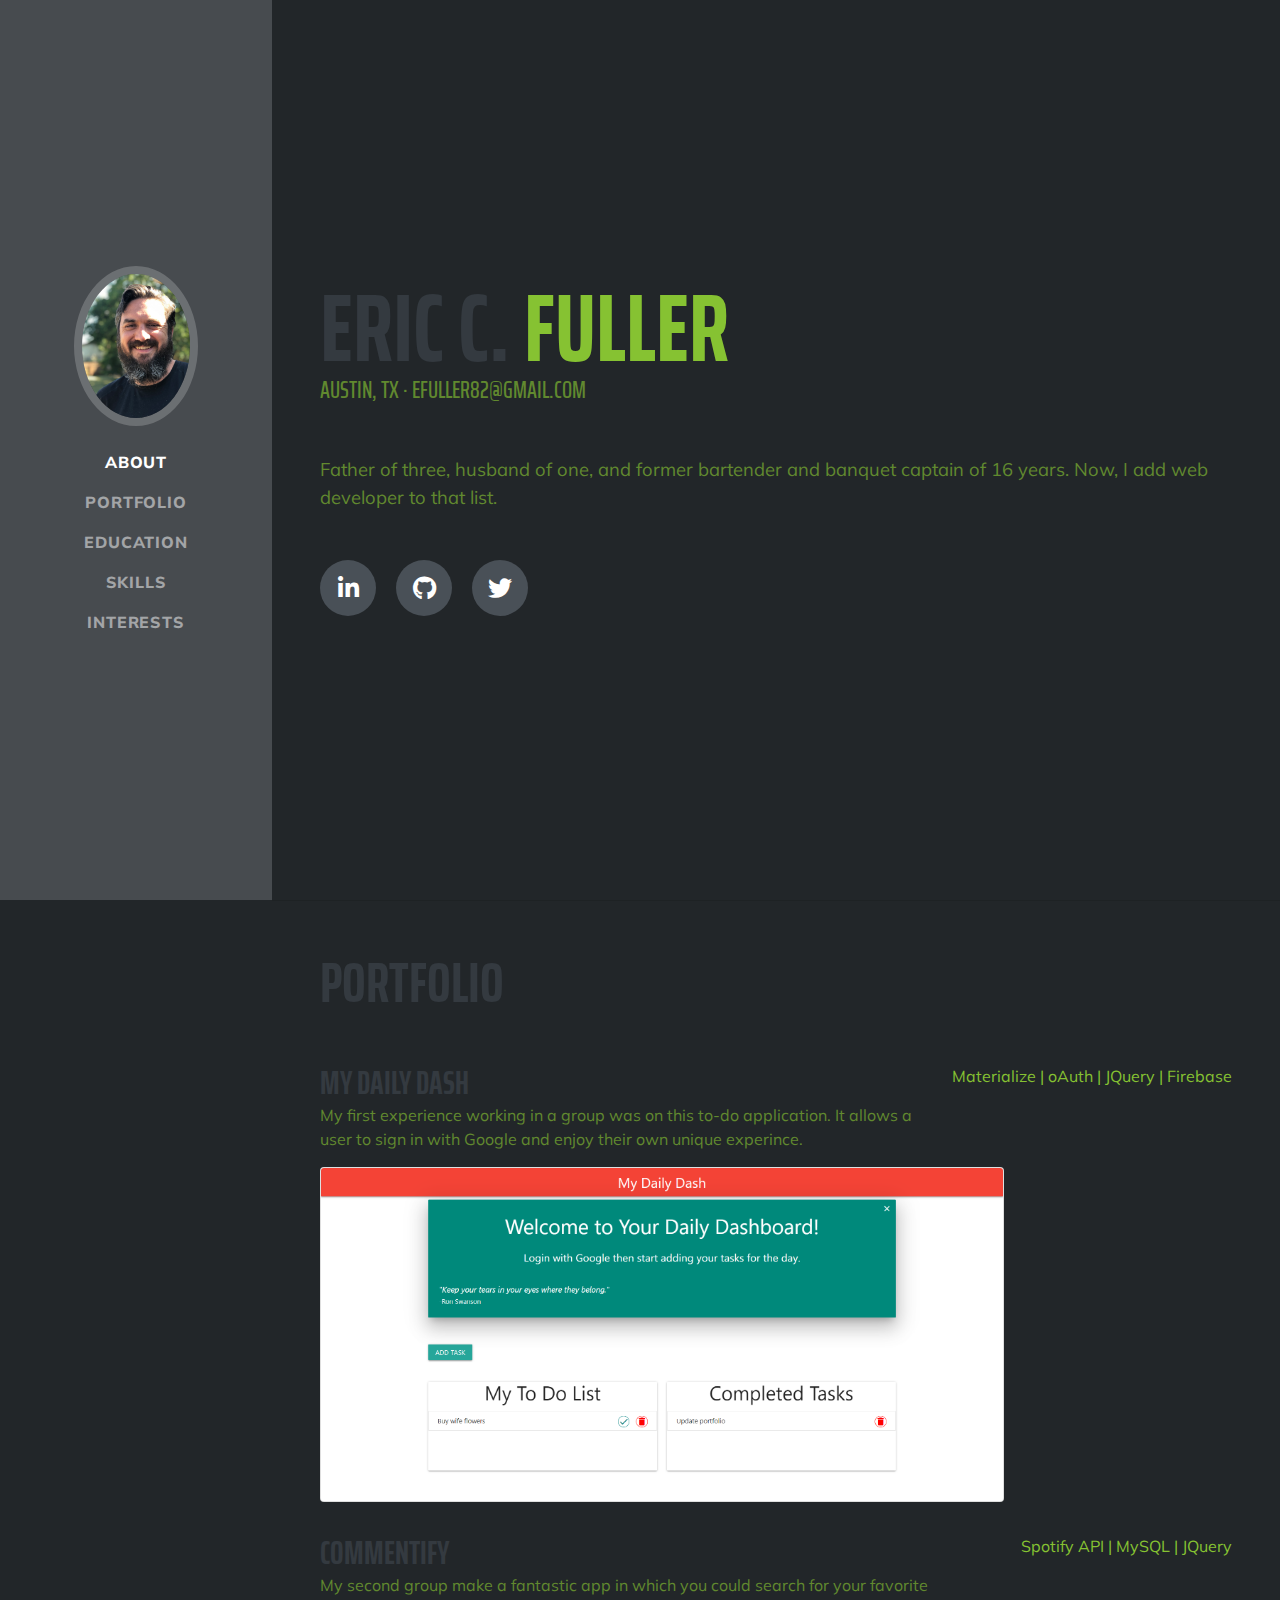
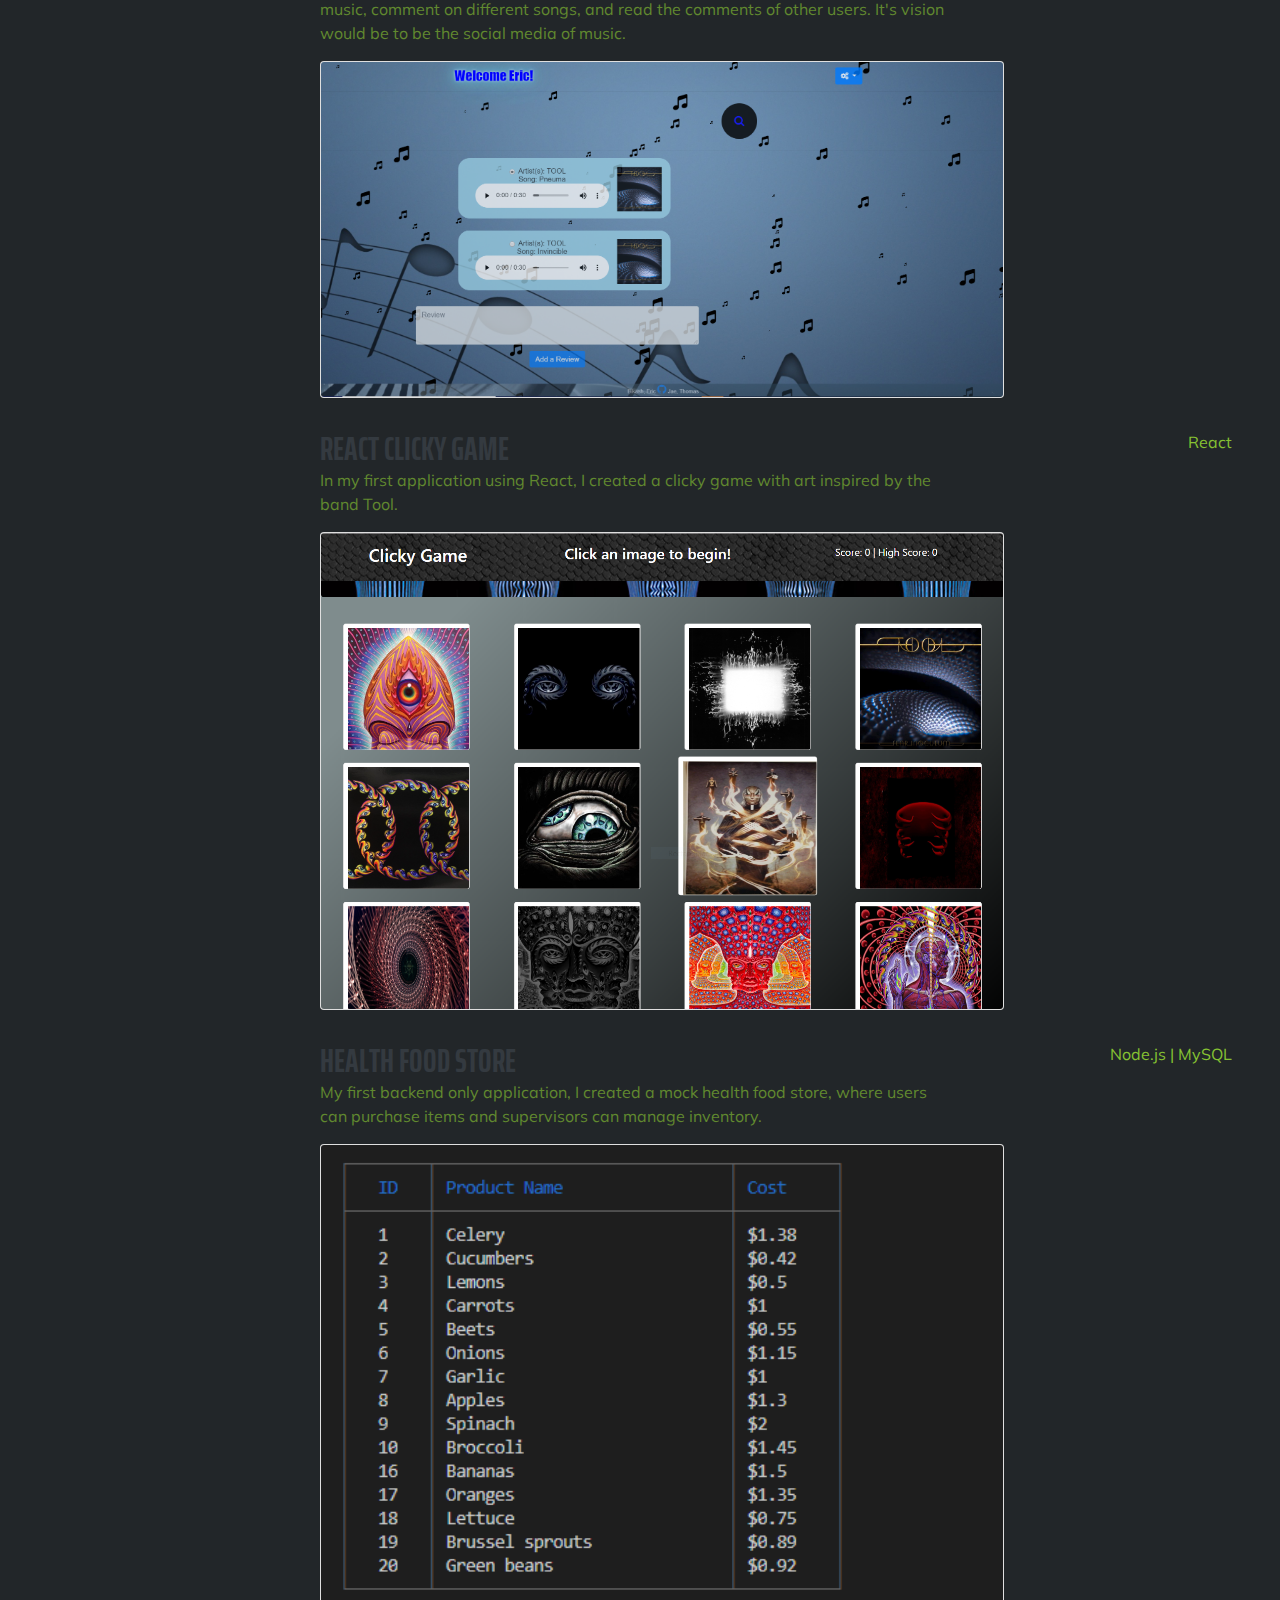
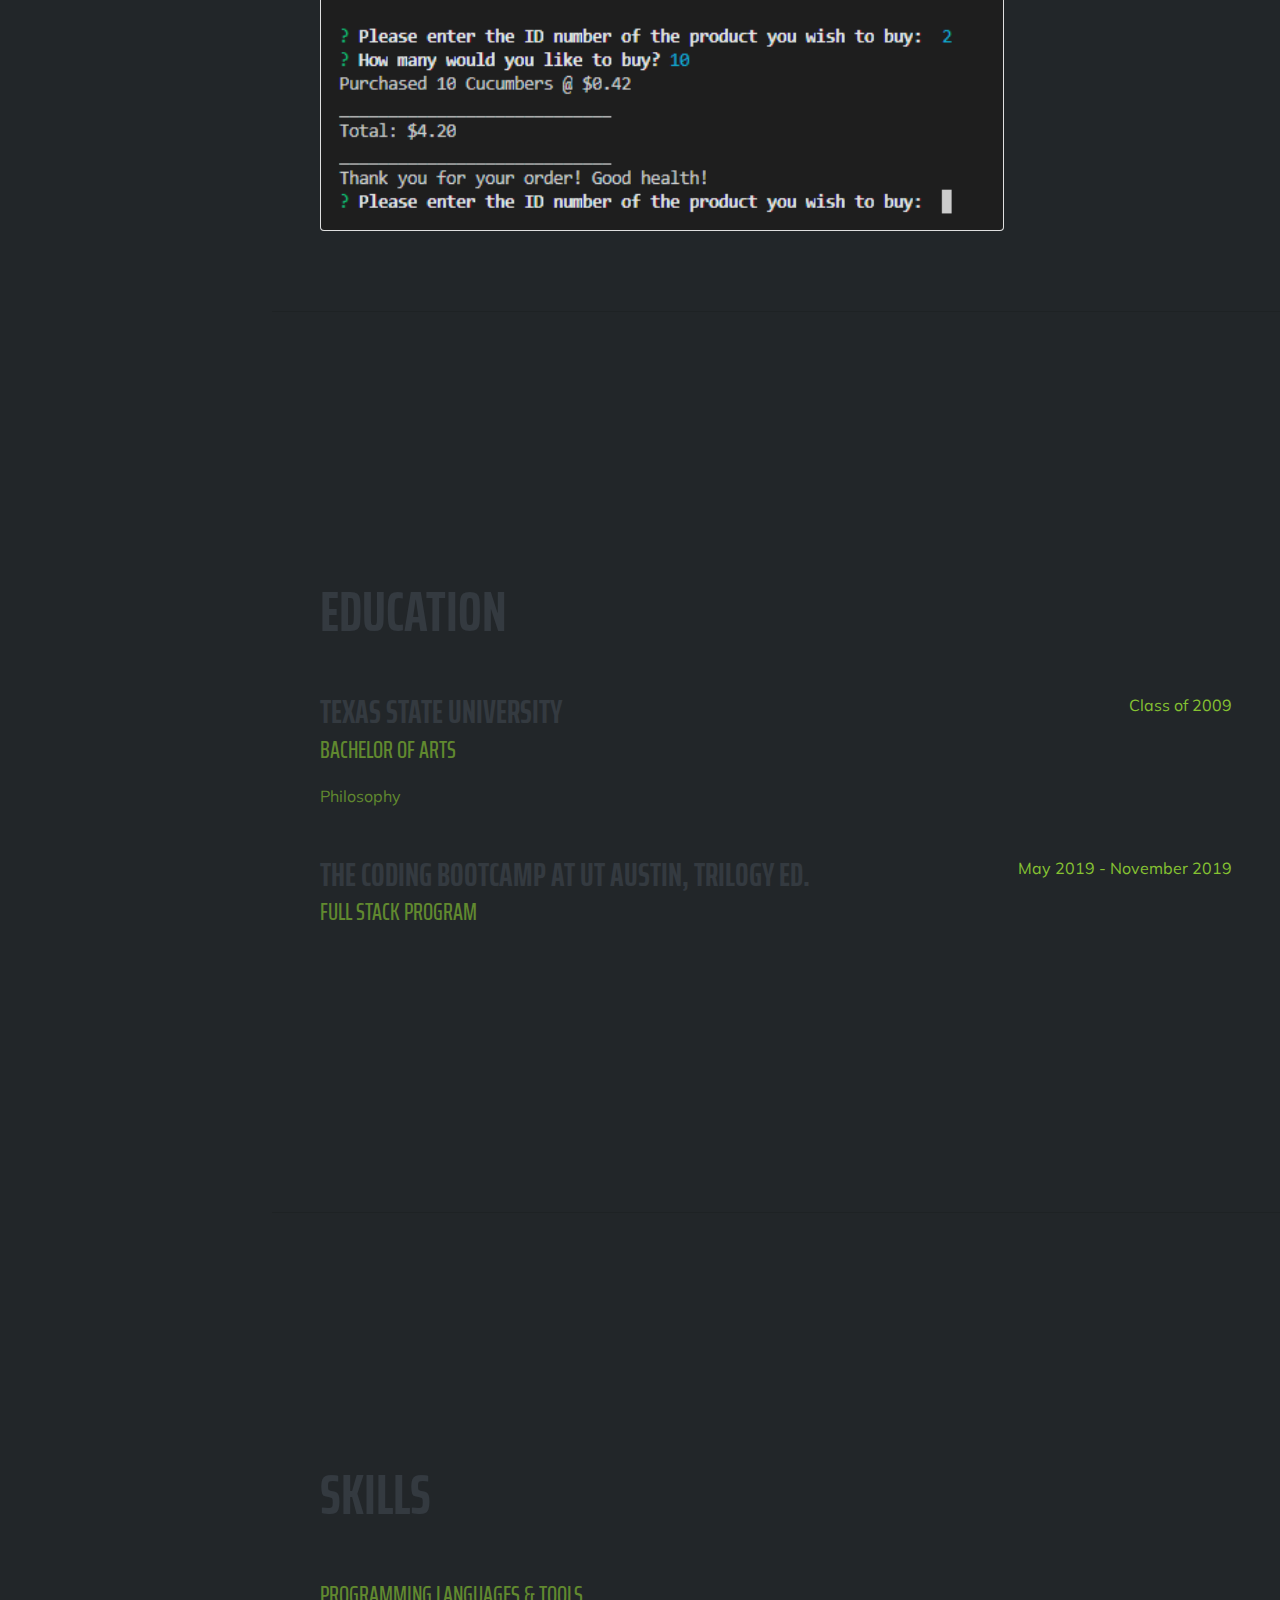
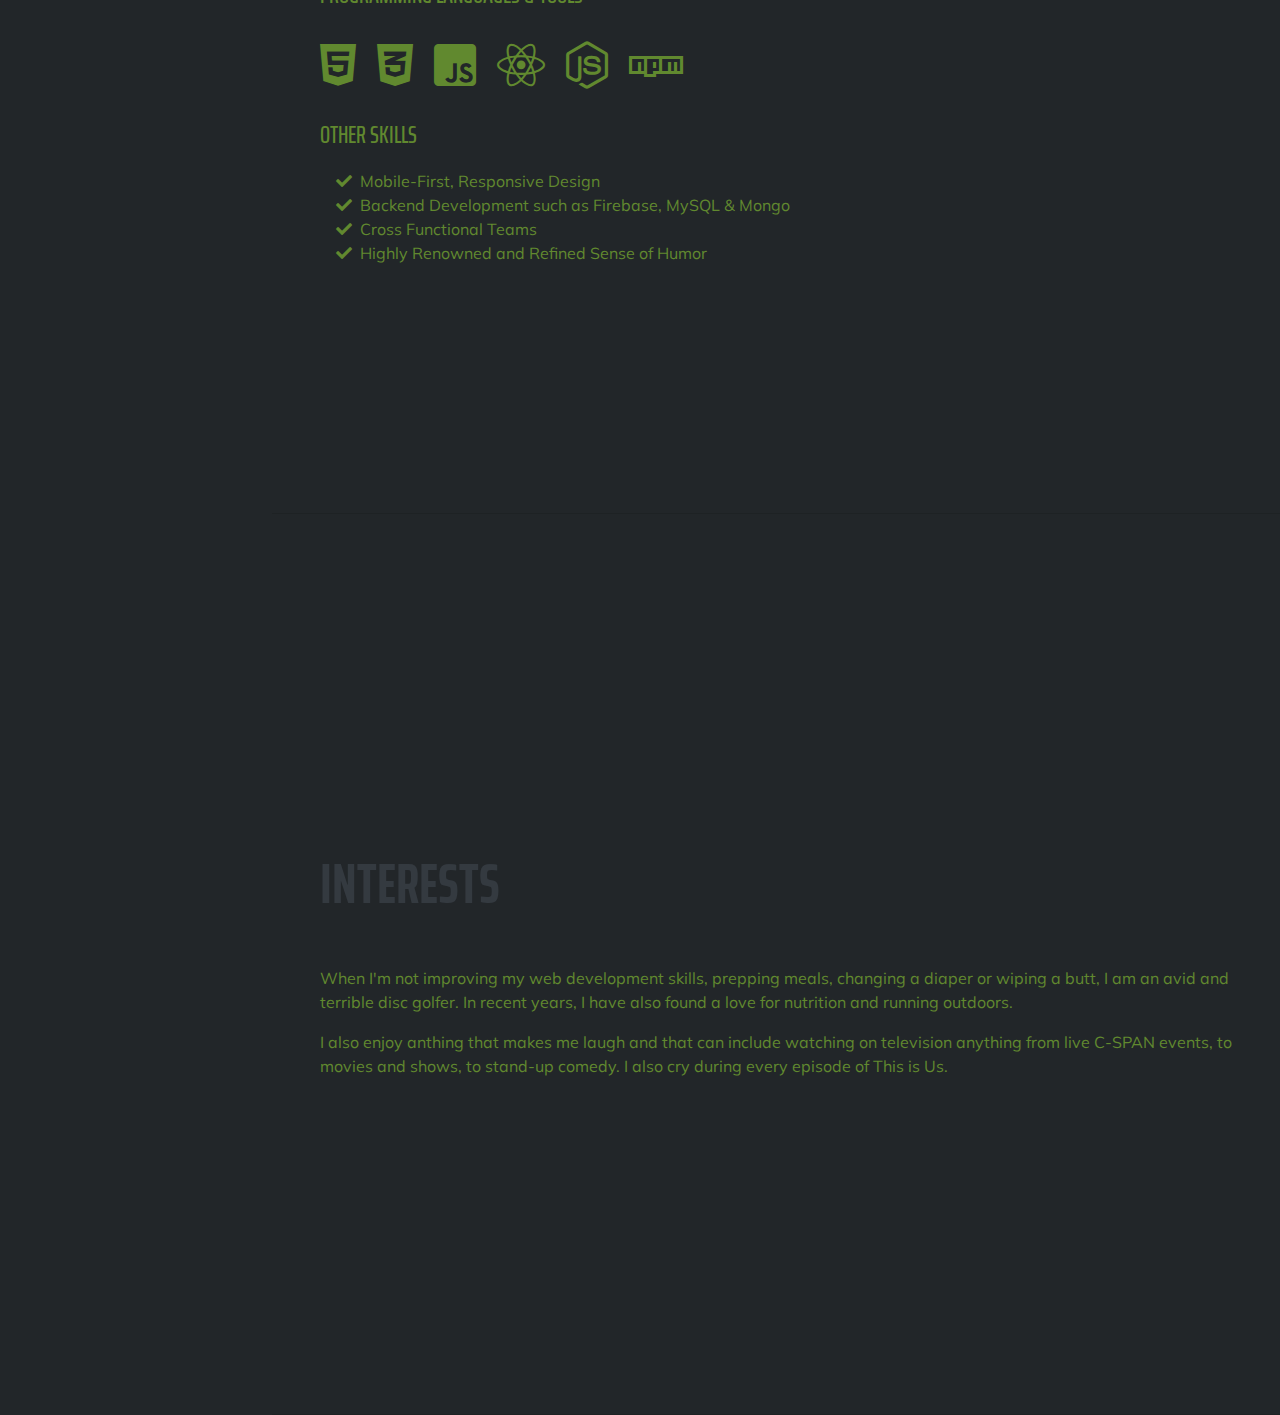
==== commit c4fcc9e7: "spelling errors fixed" ====
--- a/startbootstrap-resume-gh-pages/index.html
+++ b/startbootstrap-resume-gh-pages/index.html
@@ -8,7 +8,7 @@
   <meta name="description" content="">
   <meta name="author" content="">
 
-  <title>Eric Fuller</title>
+  <title>Eric C. Fuller</title>
 
   <!-- Bootstrap core CSS -->
   <link href="vendor/bootstrap/css/bootstrap.min.css" rel="stylesheet">
@@ -63,13 +63,13 @@
 
     <section class="resume-section p-3 p-lg-5 d-flex align-items-center" id="about">
       <div class="w-100">
-        <h1 class="mb-0">Eric
+        <h1 class="mb-0">Eric C.
           <span class="text-primary">Fuller</span>
         </h1>
         <div class="subheading mb-5">Austin, TX ·
           <a href="mailto:name@email.com">efuller82@gmail.com</a>
         </div>
-        <p class="lead mb-5">Father of three, husband of one, and former bartenders and banquet captain of 16 years.
+        <p class="lead mb-5">Father of three, husband of one, and former bartender and banquet captain of 16 years.
           Now,
           I add web developer to that list.</p>
         <div class="social-icons">
@@ -110,7 +110,7 @@
         <div class="resume-item d-flex flex-column flex-md-row justify-content-between">
           <div class="resume-content">
             <h3 class="mb-0">Commentify</h3>
-            <p>My second group make a fantastic app in which you could search for your favorite music, comments on
+            <p>My second group make a fantastic app in which you could search for your favorite music, comment on
               different songs, and read the comments of other users. It's vision would be to be the social media of
               music.</p>
           </div>
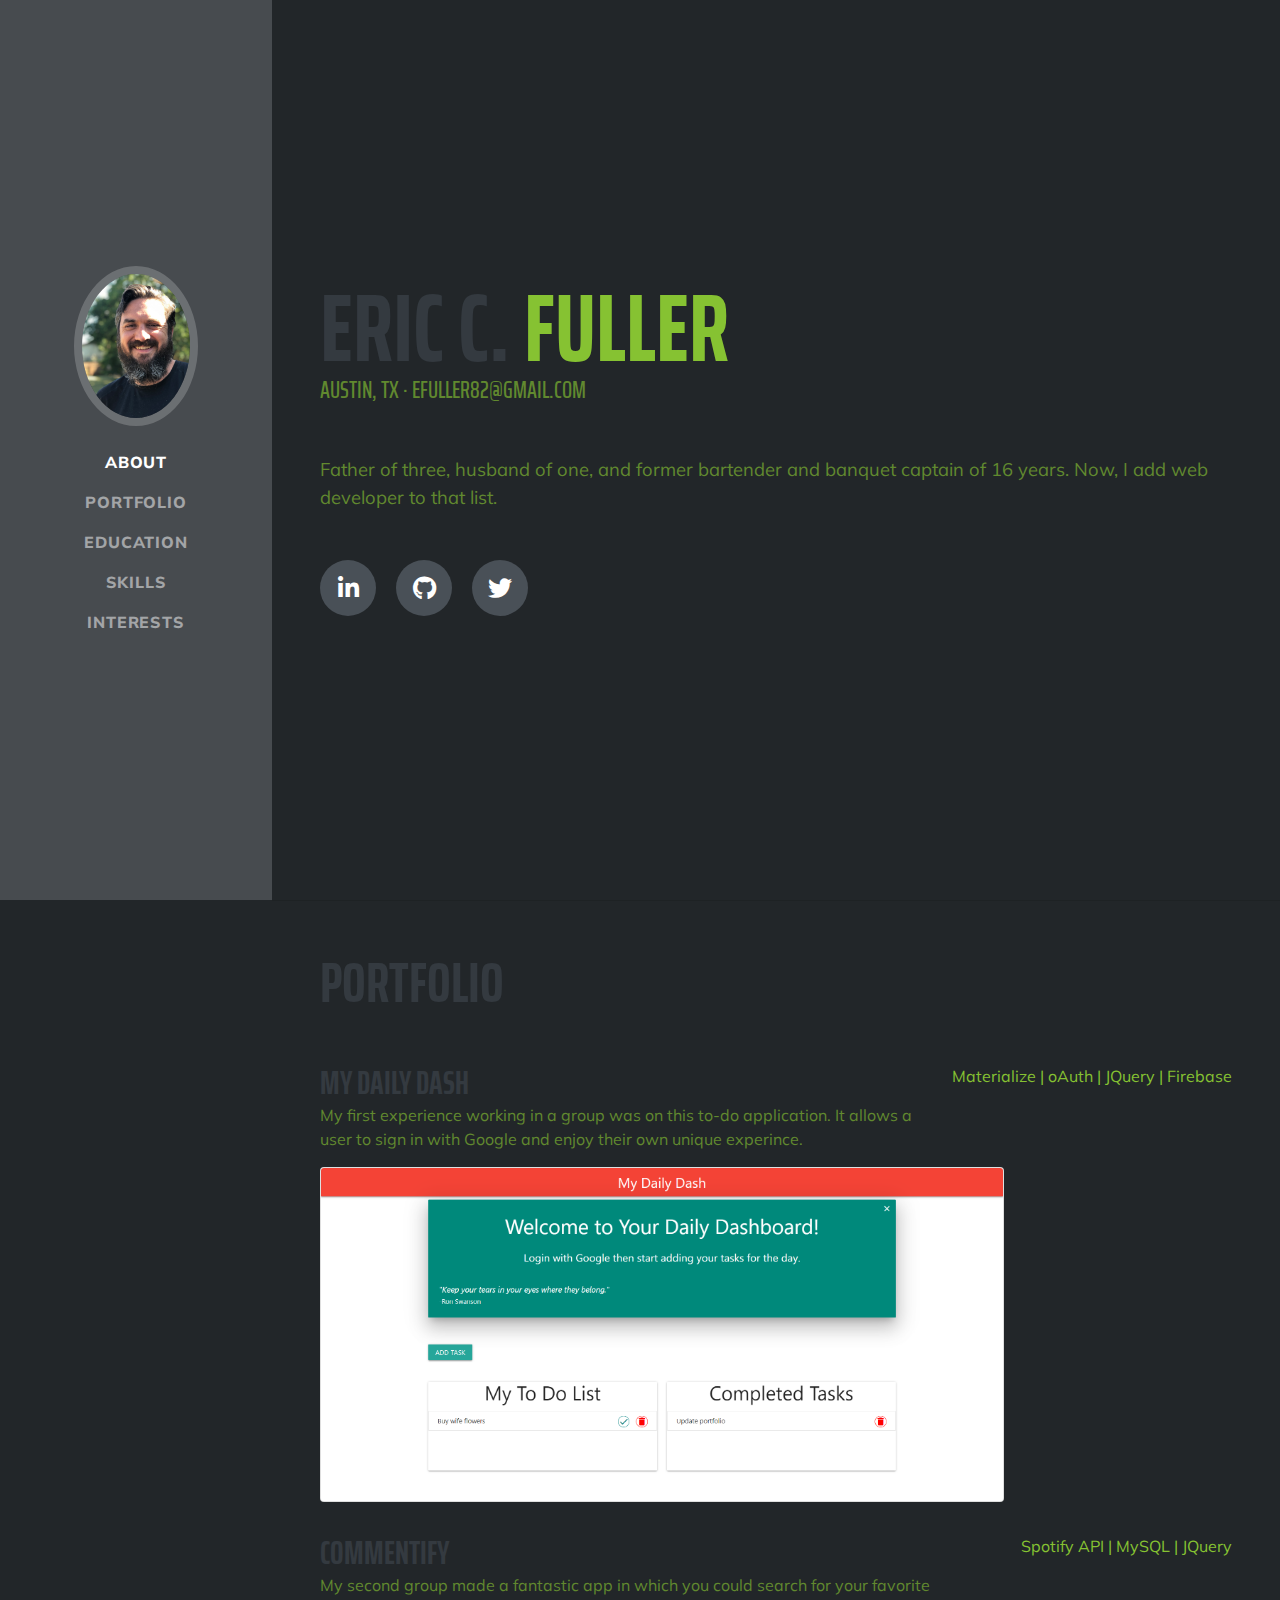
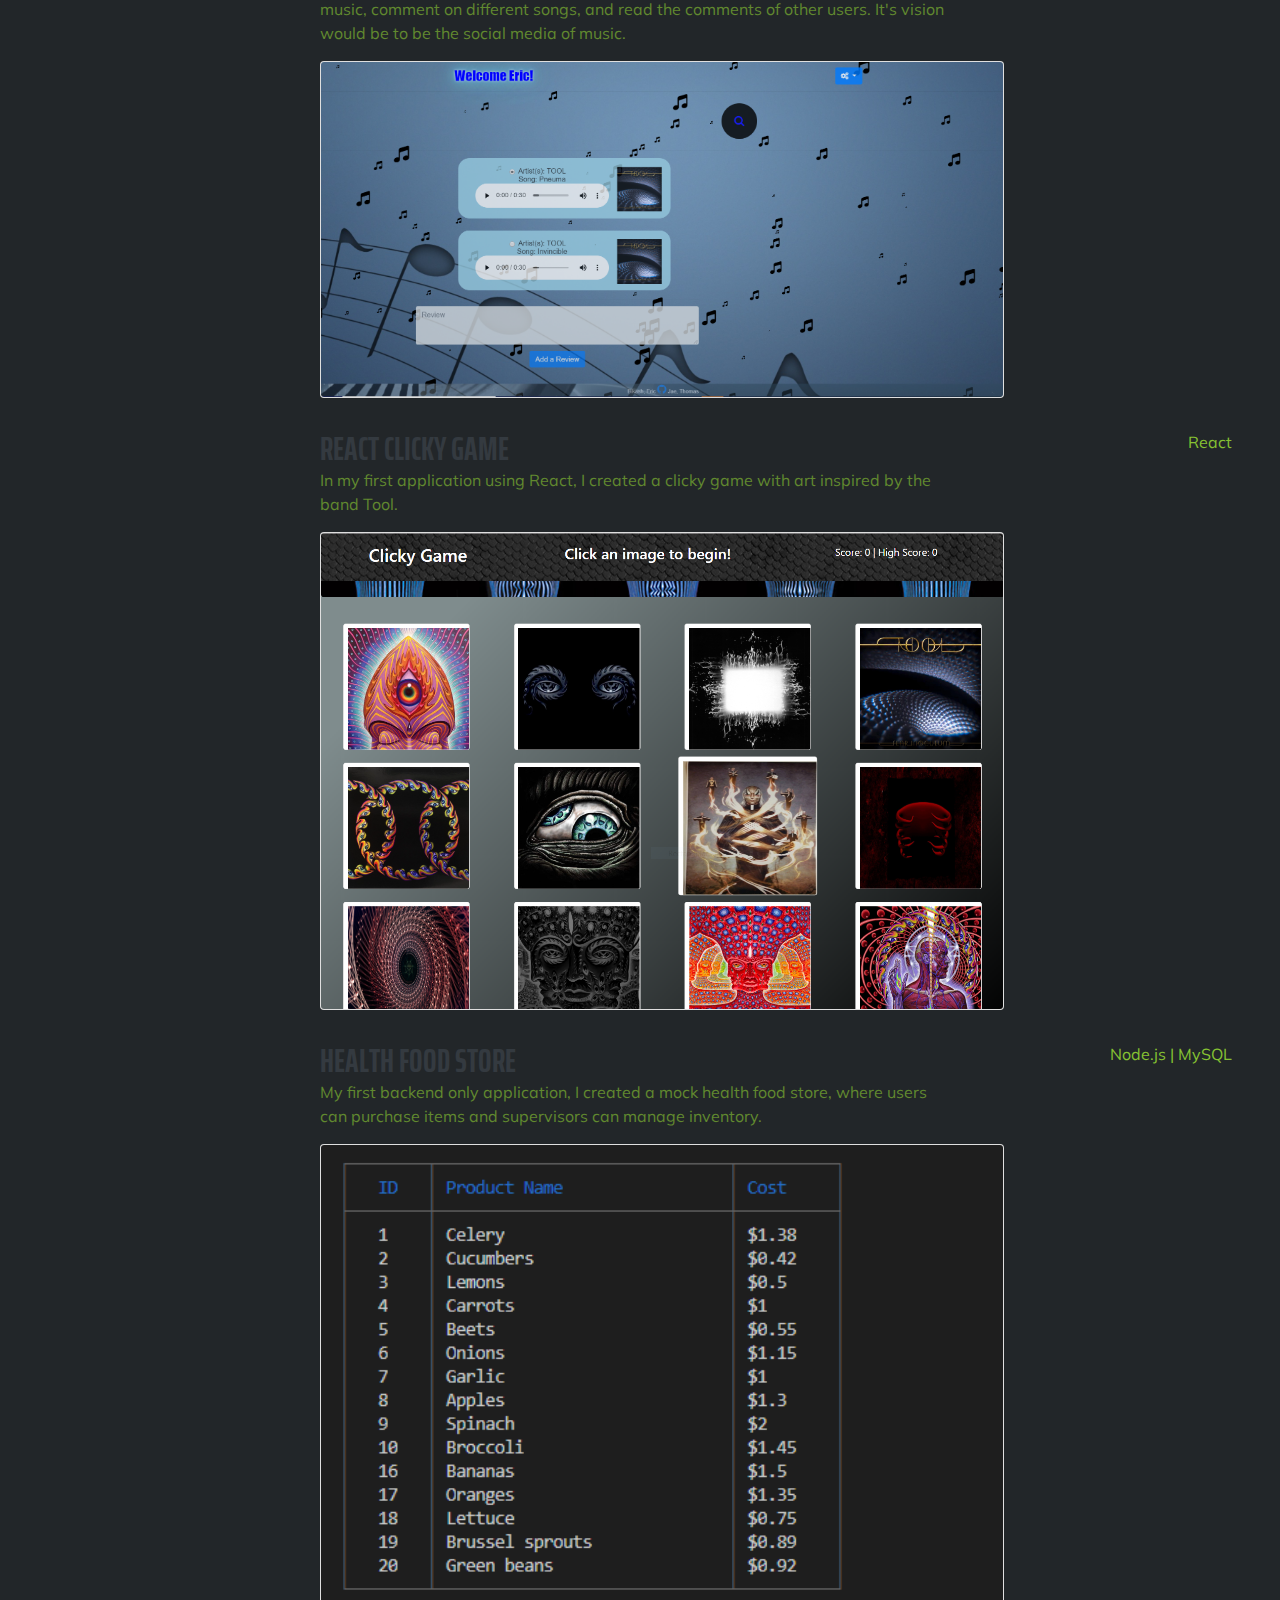
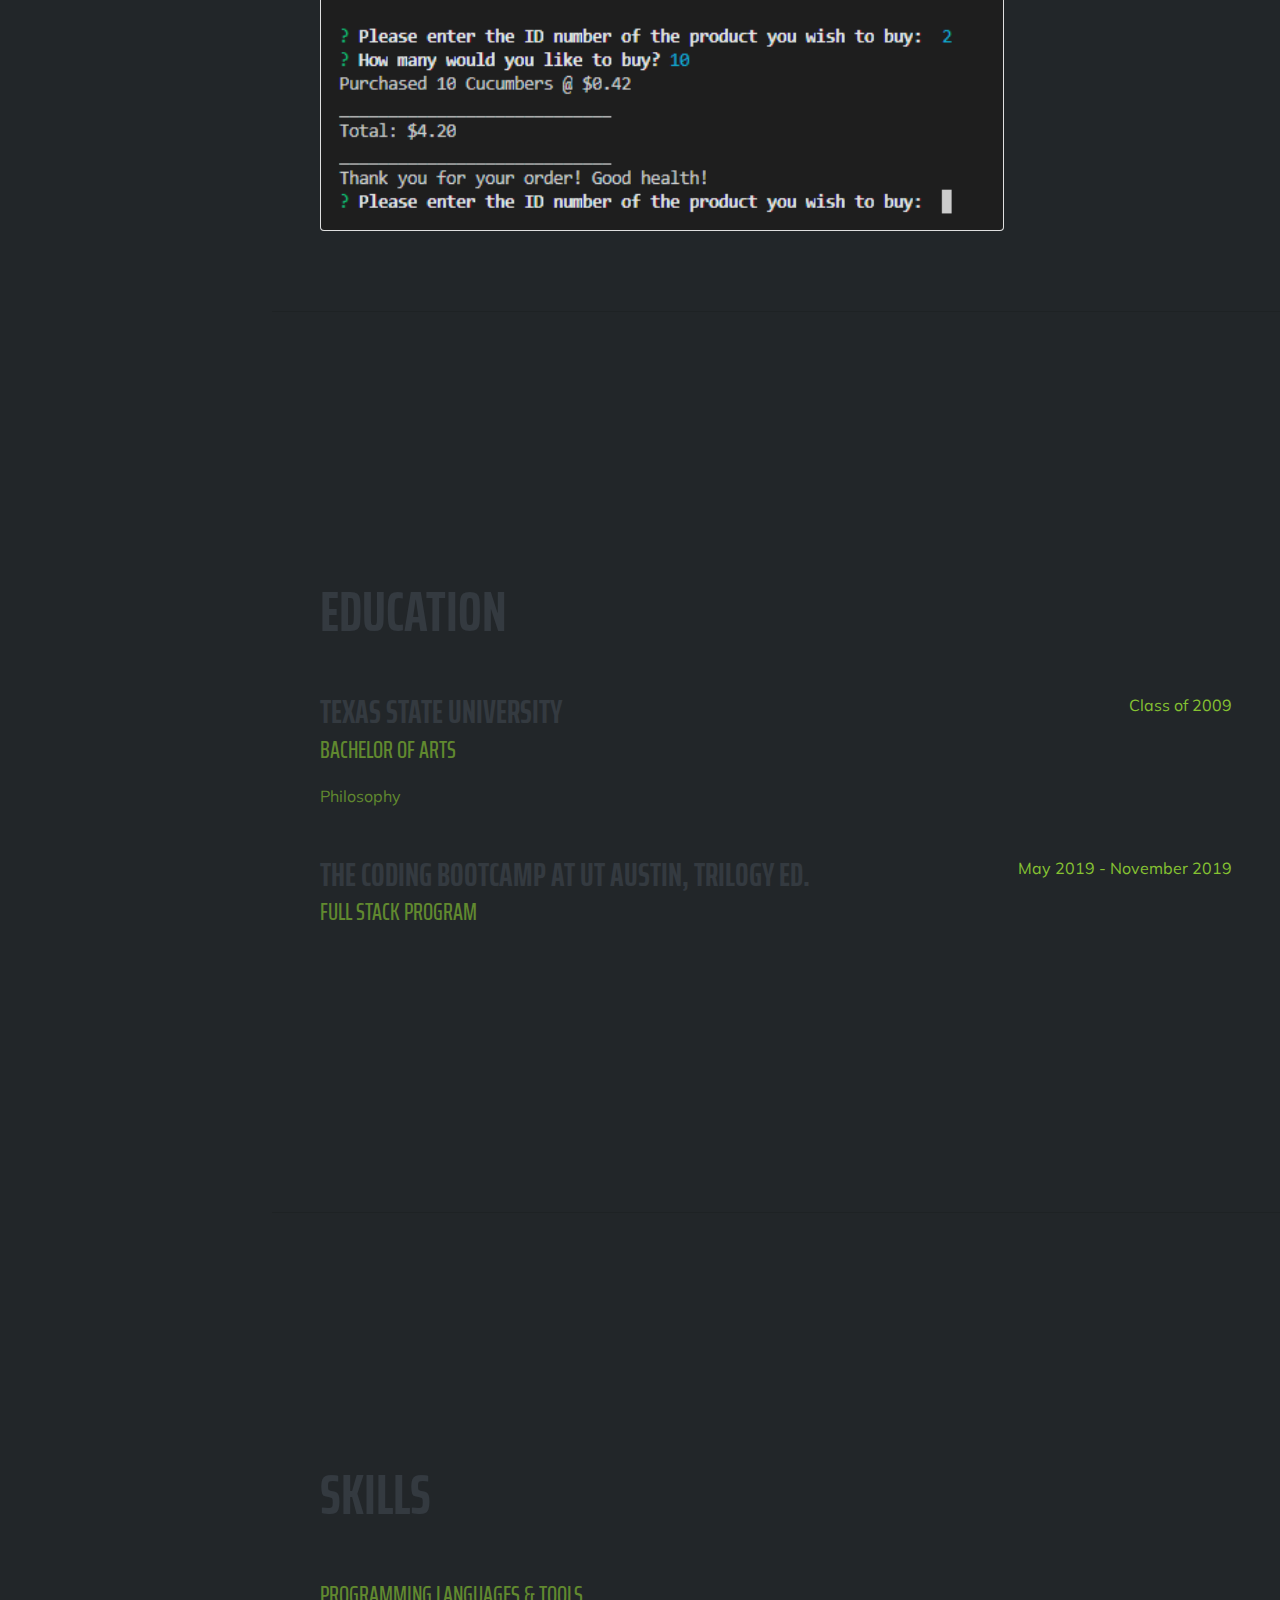
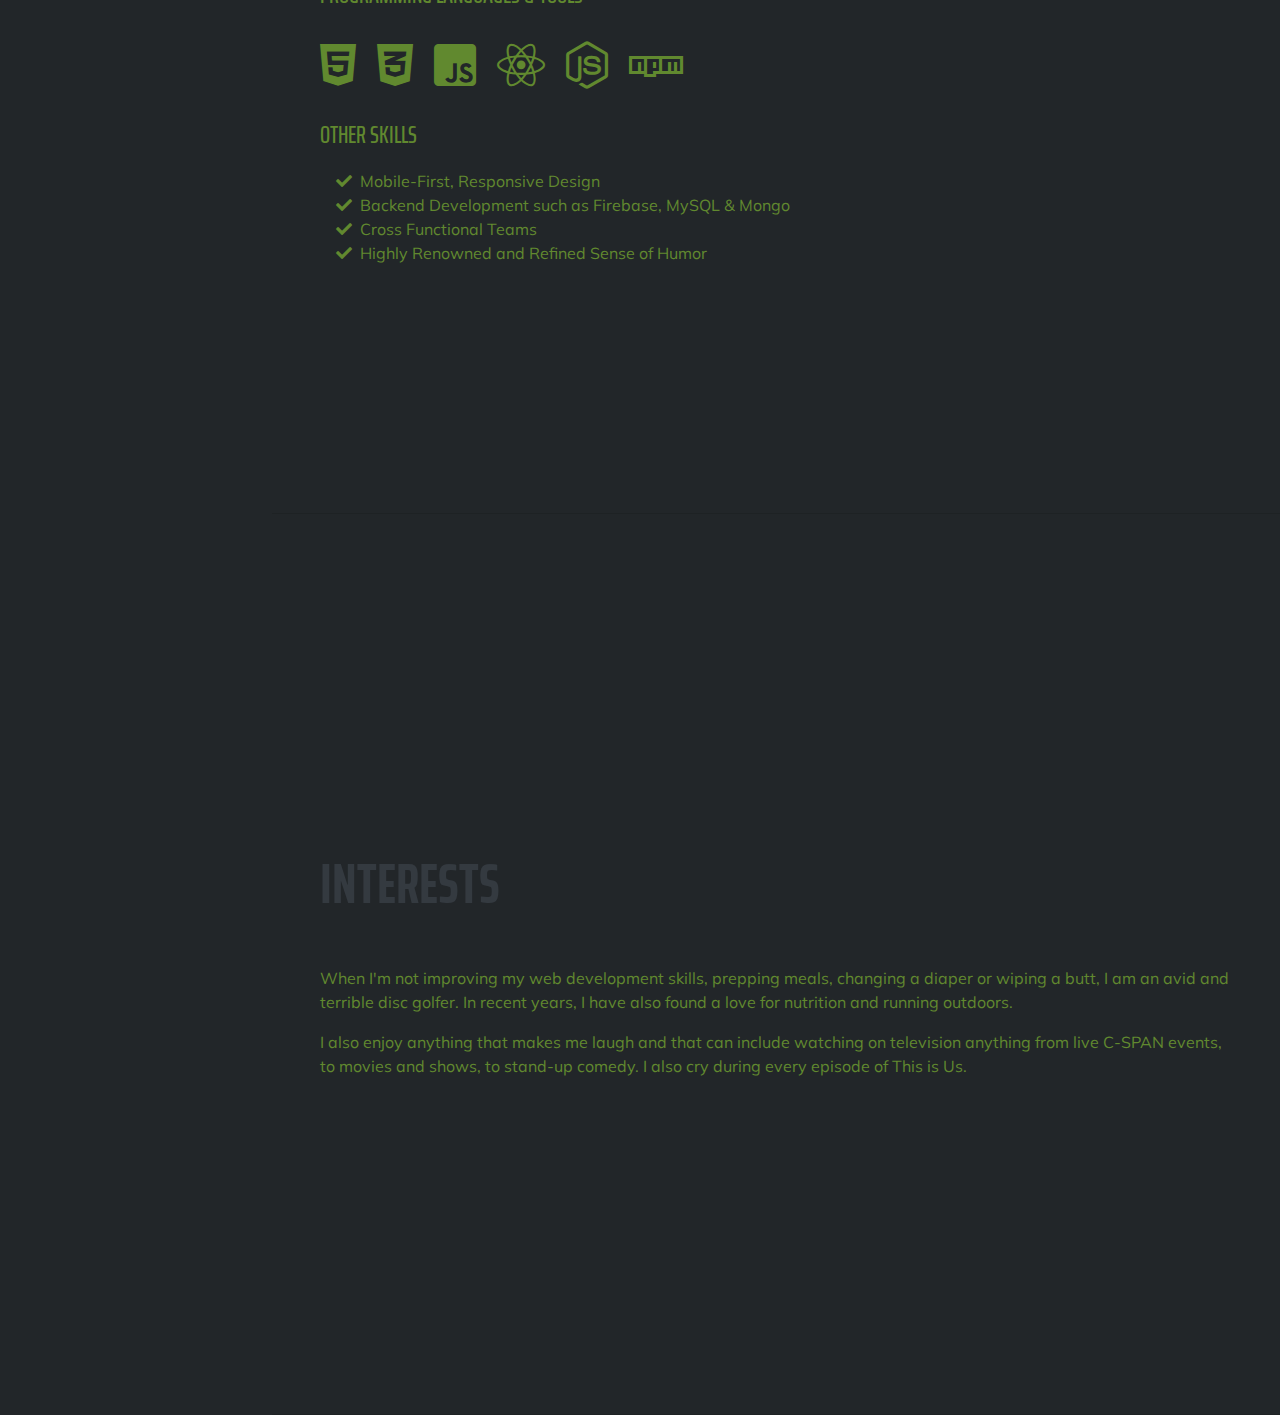
==== commit 6bdbdfb2: "fixed typos" ====
--- a/startbootstrap-resume-gh-pages/index.html
+++ b/startbootstrap-resume-gh-pages/index.html
@@ -110,7 +110,7 @@
         <div class="resume-item d-flex flex-column flex-md-row justify-content-between">
           <div class="resume-content">
             <h3 class="mb-0">Commentify</h3>
-            <p>My second group make a fantastic app in which you could search for your favorite music, comment on
+            <p>My second group made a fantastic app in which you could search for your favorite music, comment on
               different songs, and read the comments of other users. It's vision would be to be the social media of
               music.</p>
           </div>
@@ -253,7 +253,7 @@
         <p>When I'm not improving my web development skills, prepping meals, changing a diaper or wiping a butt, I am an
           avid and terrible disc golfer. In recent years, I have also found a love for nutrition and running outdoors.
         </p>
-        <p class="mb-0">I also enjoy anthing that makes me laugh and that can include watching on television anything
+        <p class="mb-0">I also enjoy anything that makes me laugh and that can include watching on television anything
           from live C-SPAN events, to movies and shows, to stand-up comedy. I also cry during every episode of This is
           Us.</p>
       </div>
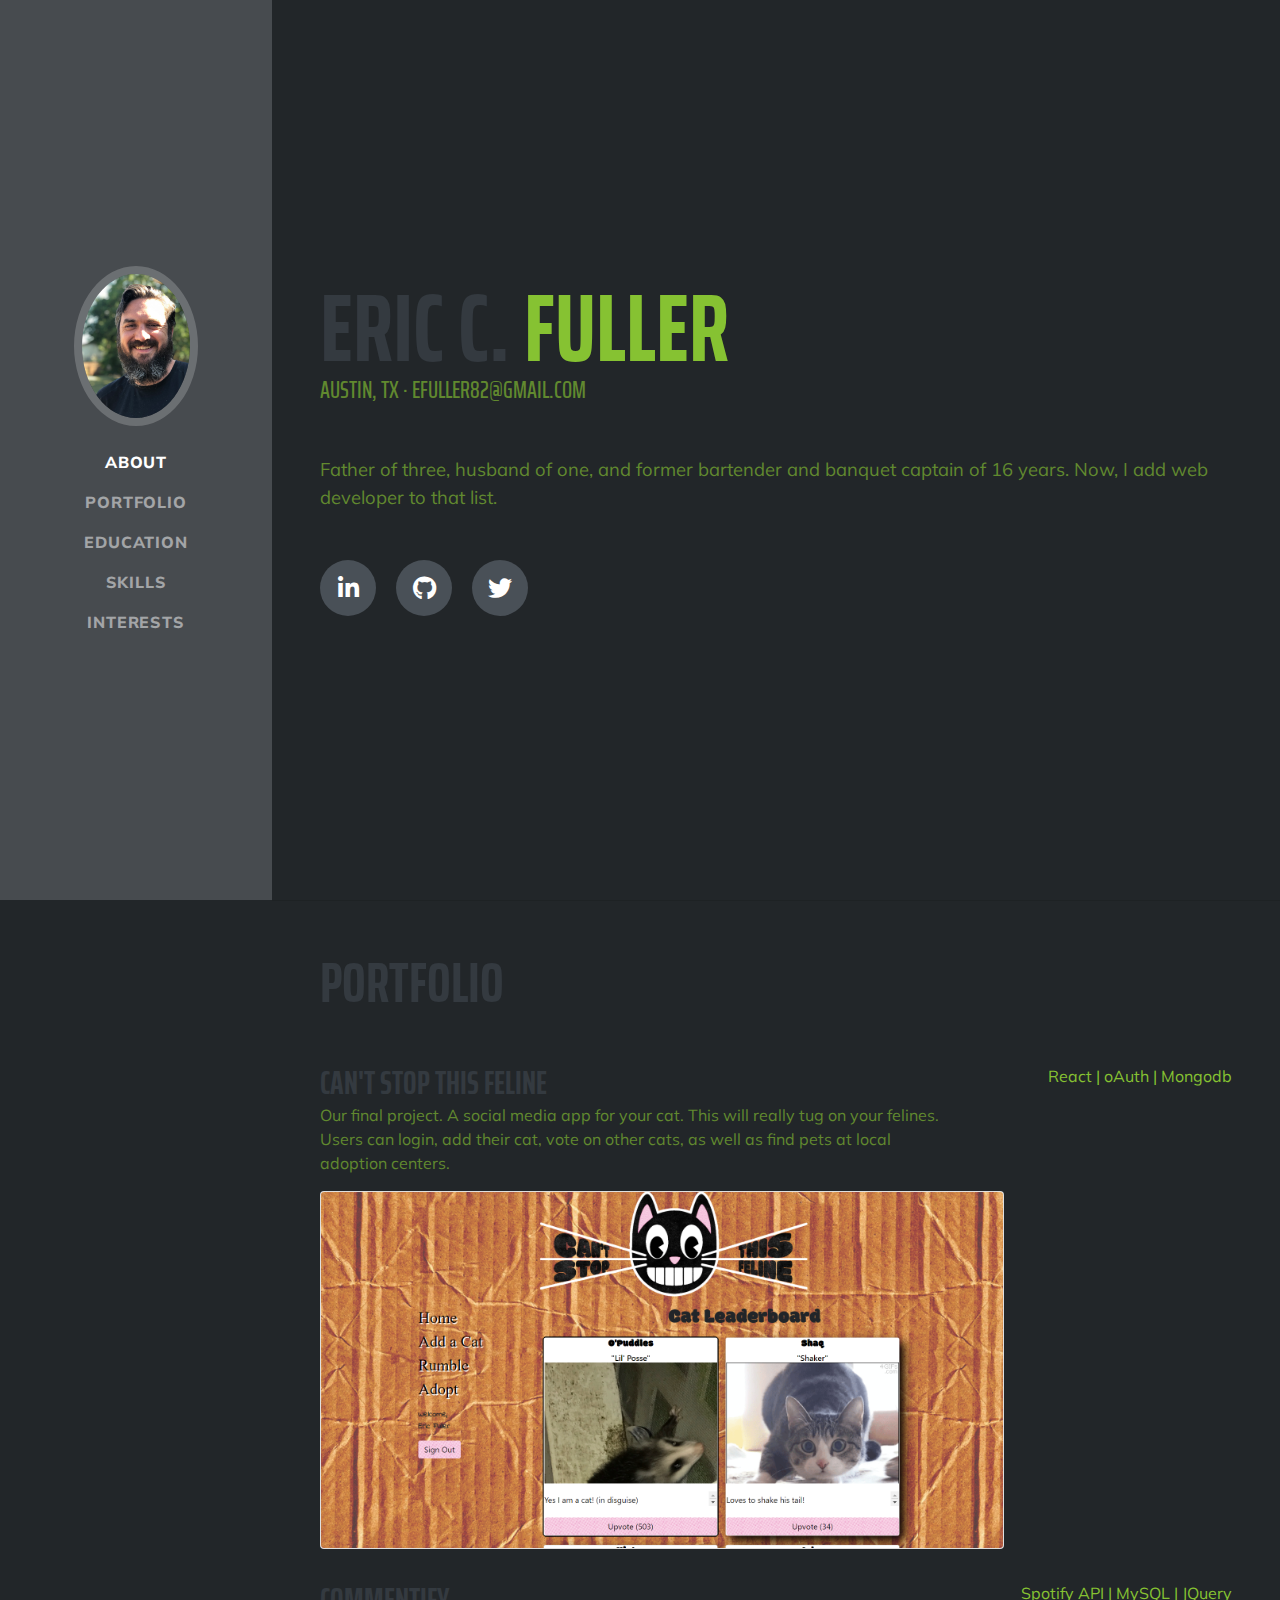
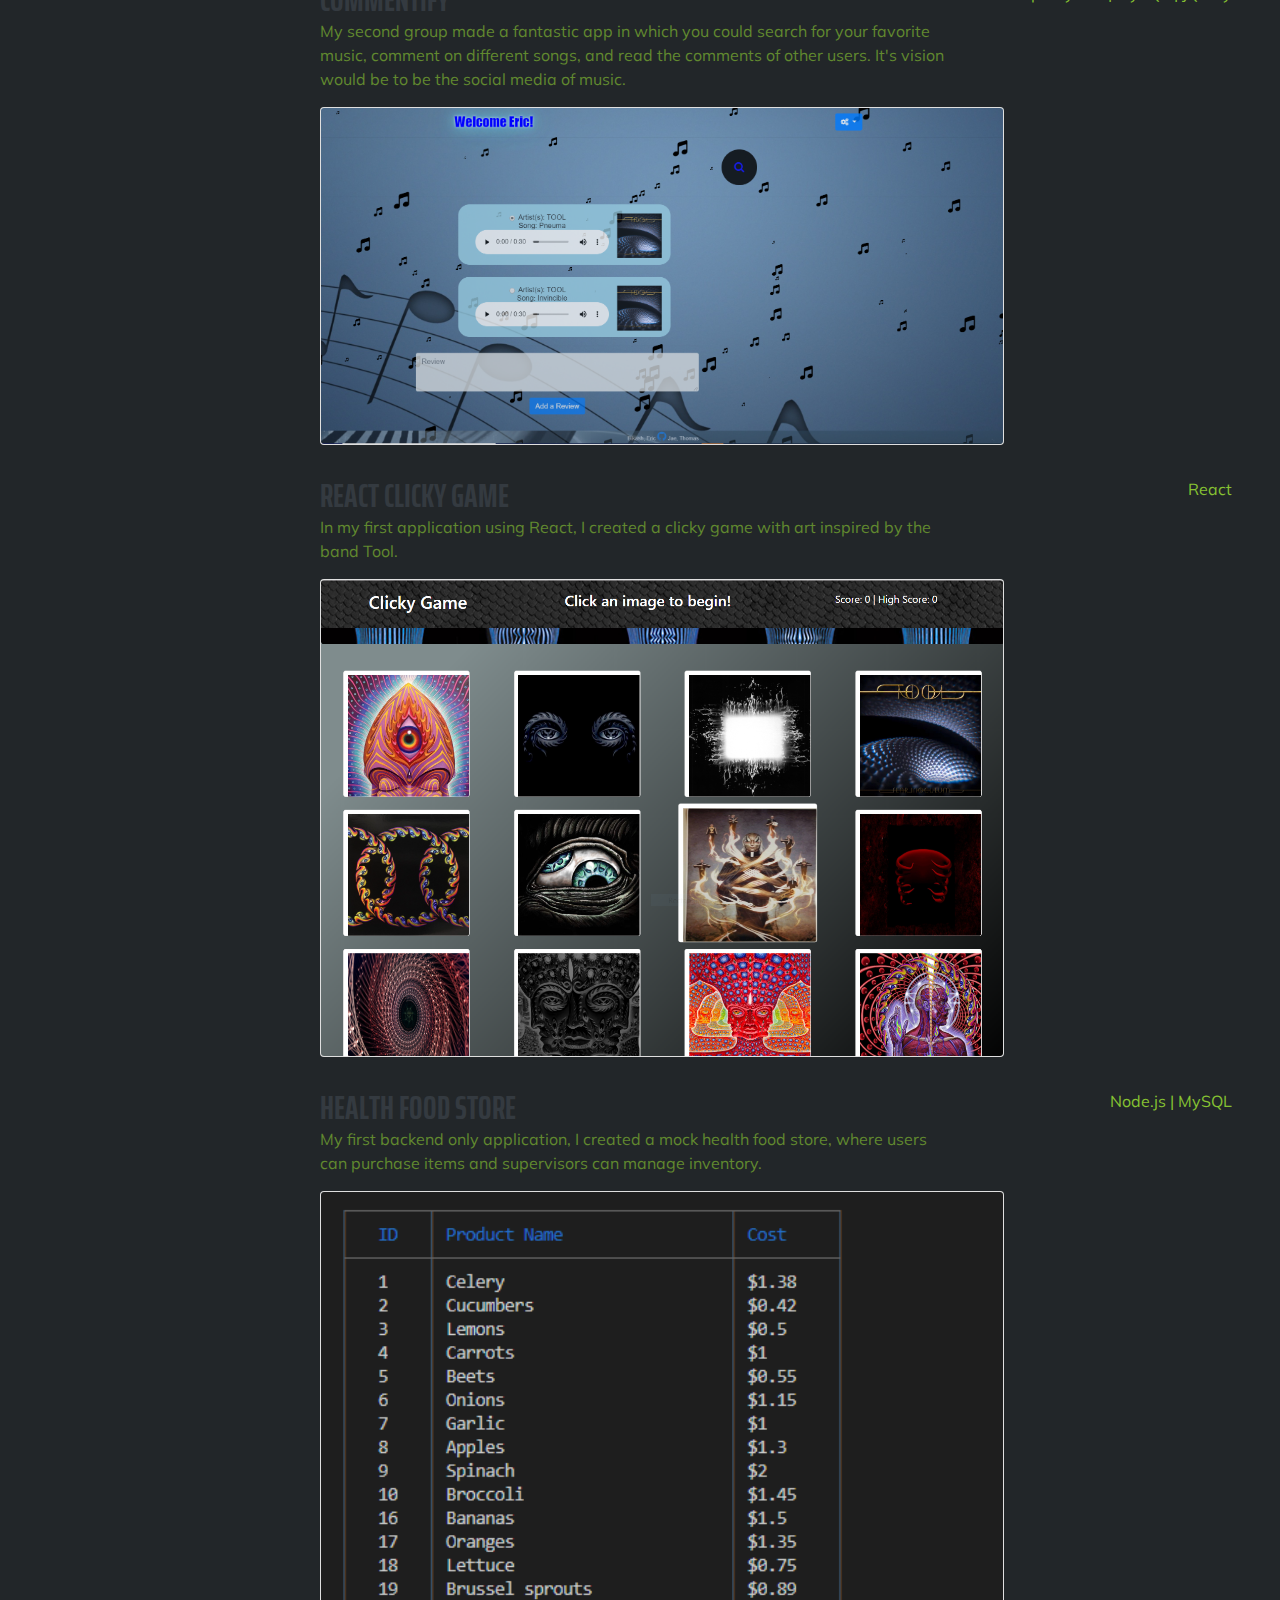
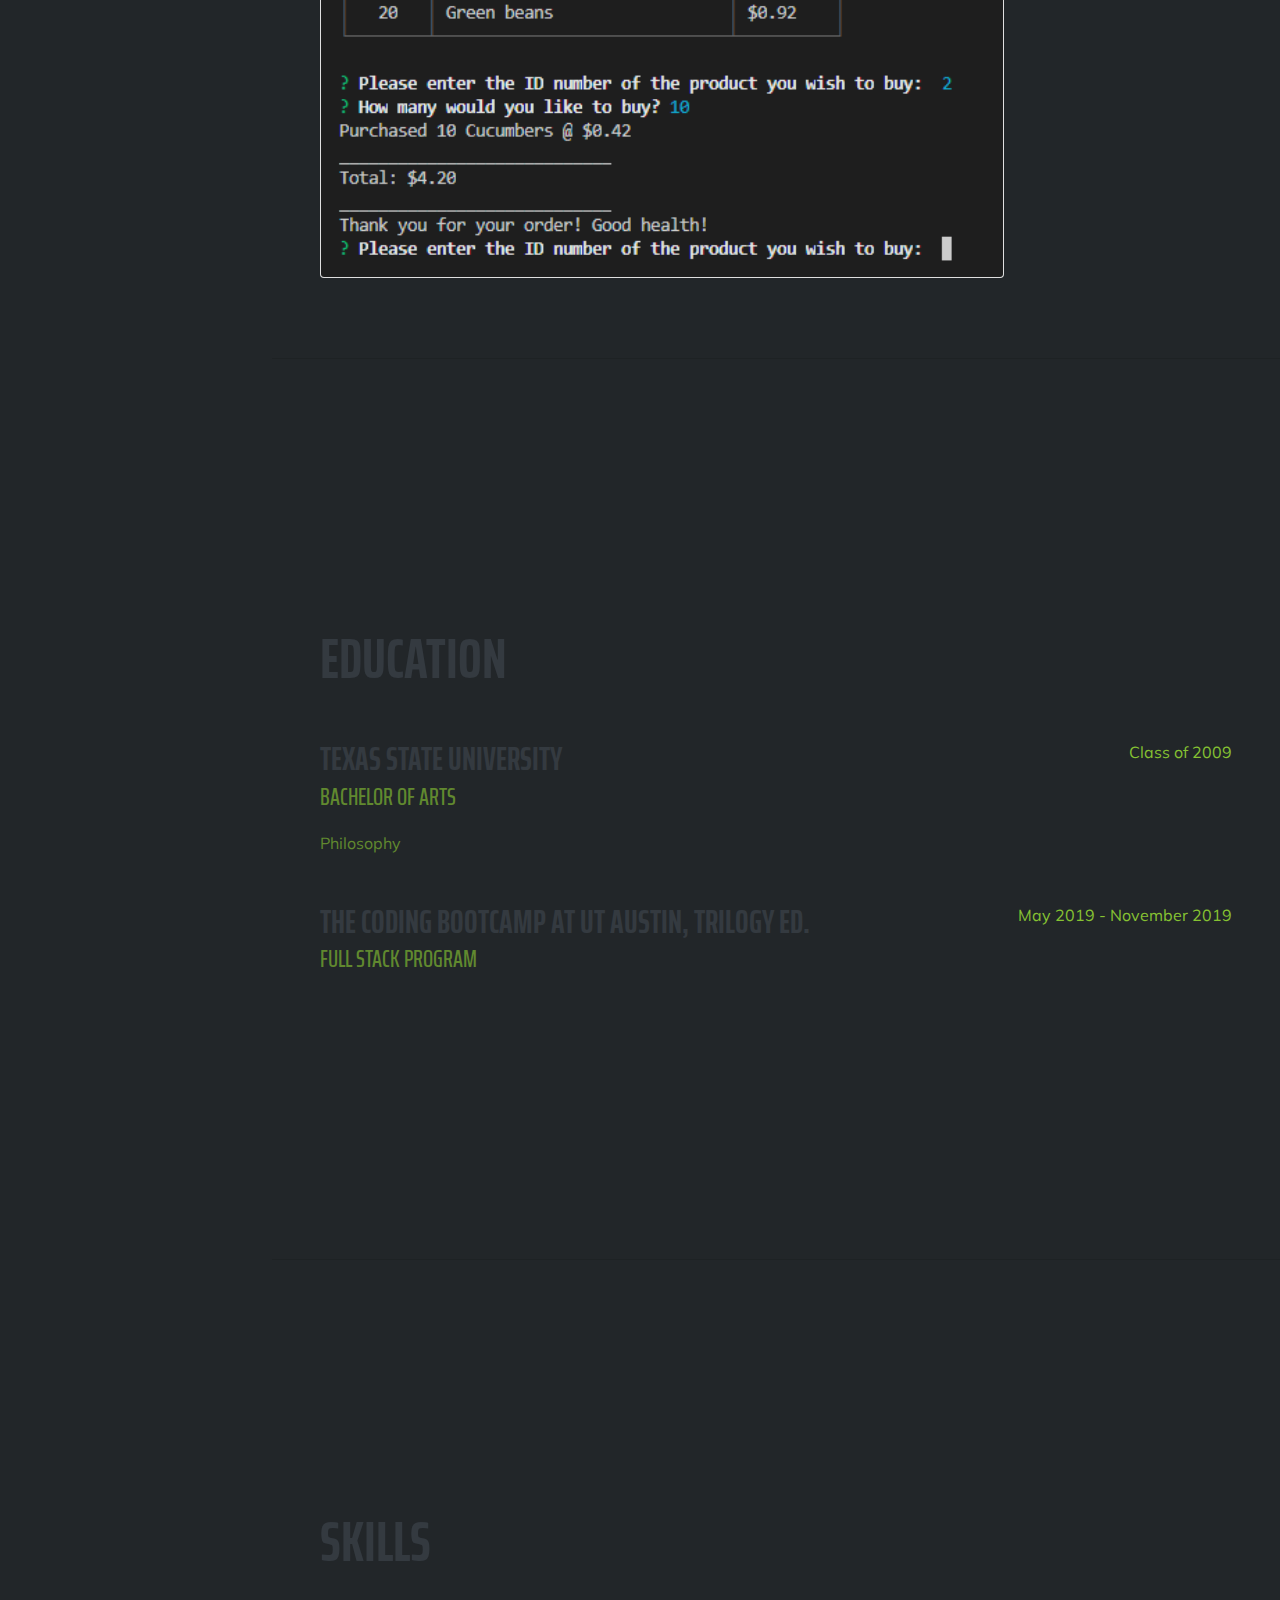
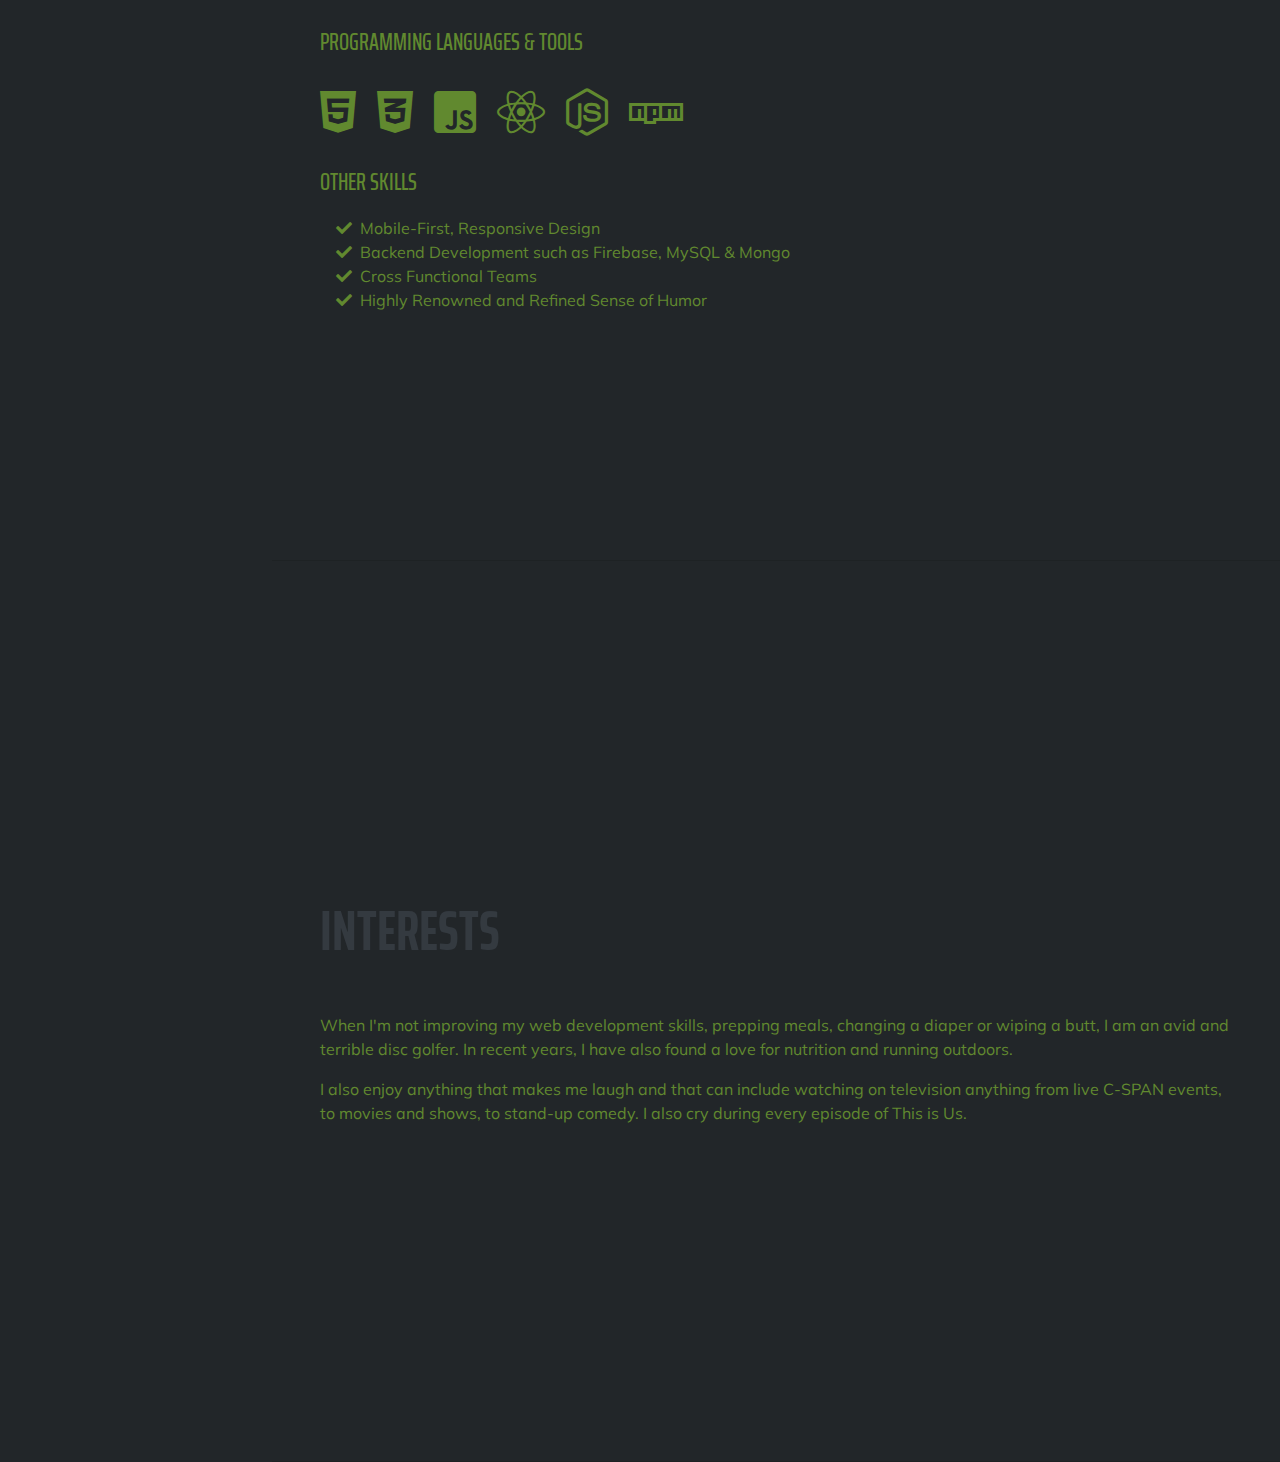
==== commit 74d9147c: "added can't stop this feline to portfolio" ====
--- a/startbootstrap-resume-gh-pages/index.html
+++ b/startbootstrap-resume-gh-pages/index.html
@@ -94,18 +94,18 @@
 
         <div class="resume-item d-flex flex-column flex-md-row justify-content-between">
           <div class="resume-content">
-            <h3 class="mb-0">My Daily Dash</h3>
-            <p>My first experience working in a group was on this to-do application. It allows a user to sign in with
-              Google and enjoy their own unique experince.</p>
-          </div>
-          <br>
-          <div class="resume-date text-md-right">
-            <span class="text-primary">Materialize | oAuth | JQuery | Firebase</span>
-          </div>
-        </div>
-        <div class="card portfolio-card">
-          <a href="https://whereispolaris.github.io/firebase-application/"><img class="card-img"
-              src="./img/my-daily-dash.jpg"></a>
+            <h3 class="mb-0">Can't Stop this Feline</h3>
+            <p>Our final project. A social media app for your cat. This will really tug on your felines. Users can
+              login, add their cat, vote on other cats, as well as find pets at local adoption centers.</p>
+          </div>
+          <br>
+          <div class="resume-date text-md-right">
+            <span class="text-primary">React | oAuth | Mongodb </span>
+          </div>
+        </div>
+        <div class="card portfolio-card">
+          <a href="https://cant-stop-this-feline.herokuapp.com/"><img class="card-img"
+              src="./img/cant-stop-this-feline.PNG"></a>
         </div>
         <div class="resume-item d-flex flex-column flex-md-row justify-content-between">
           <div class="resume-content">
